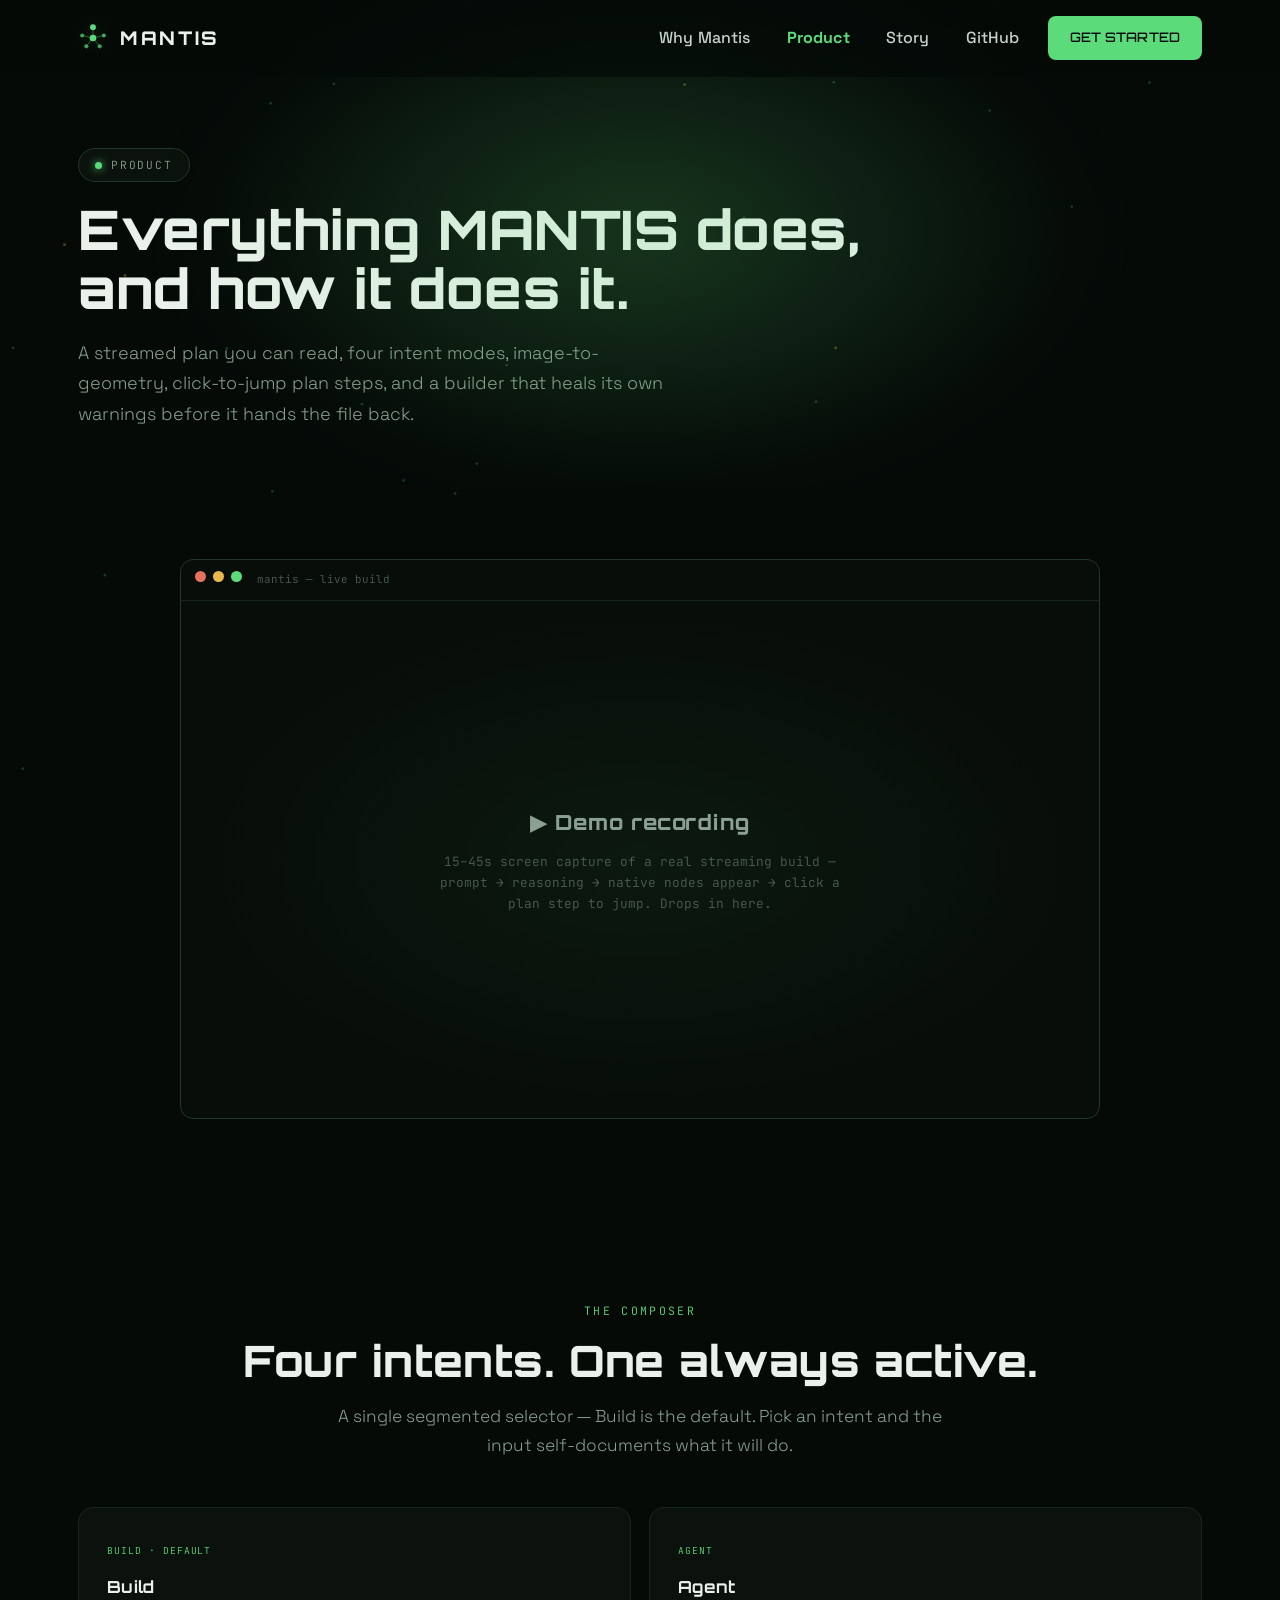
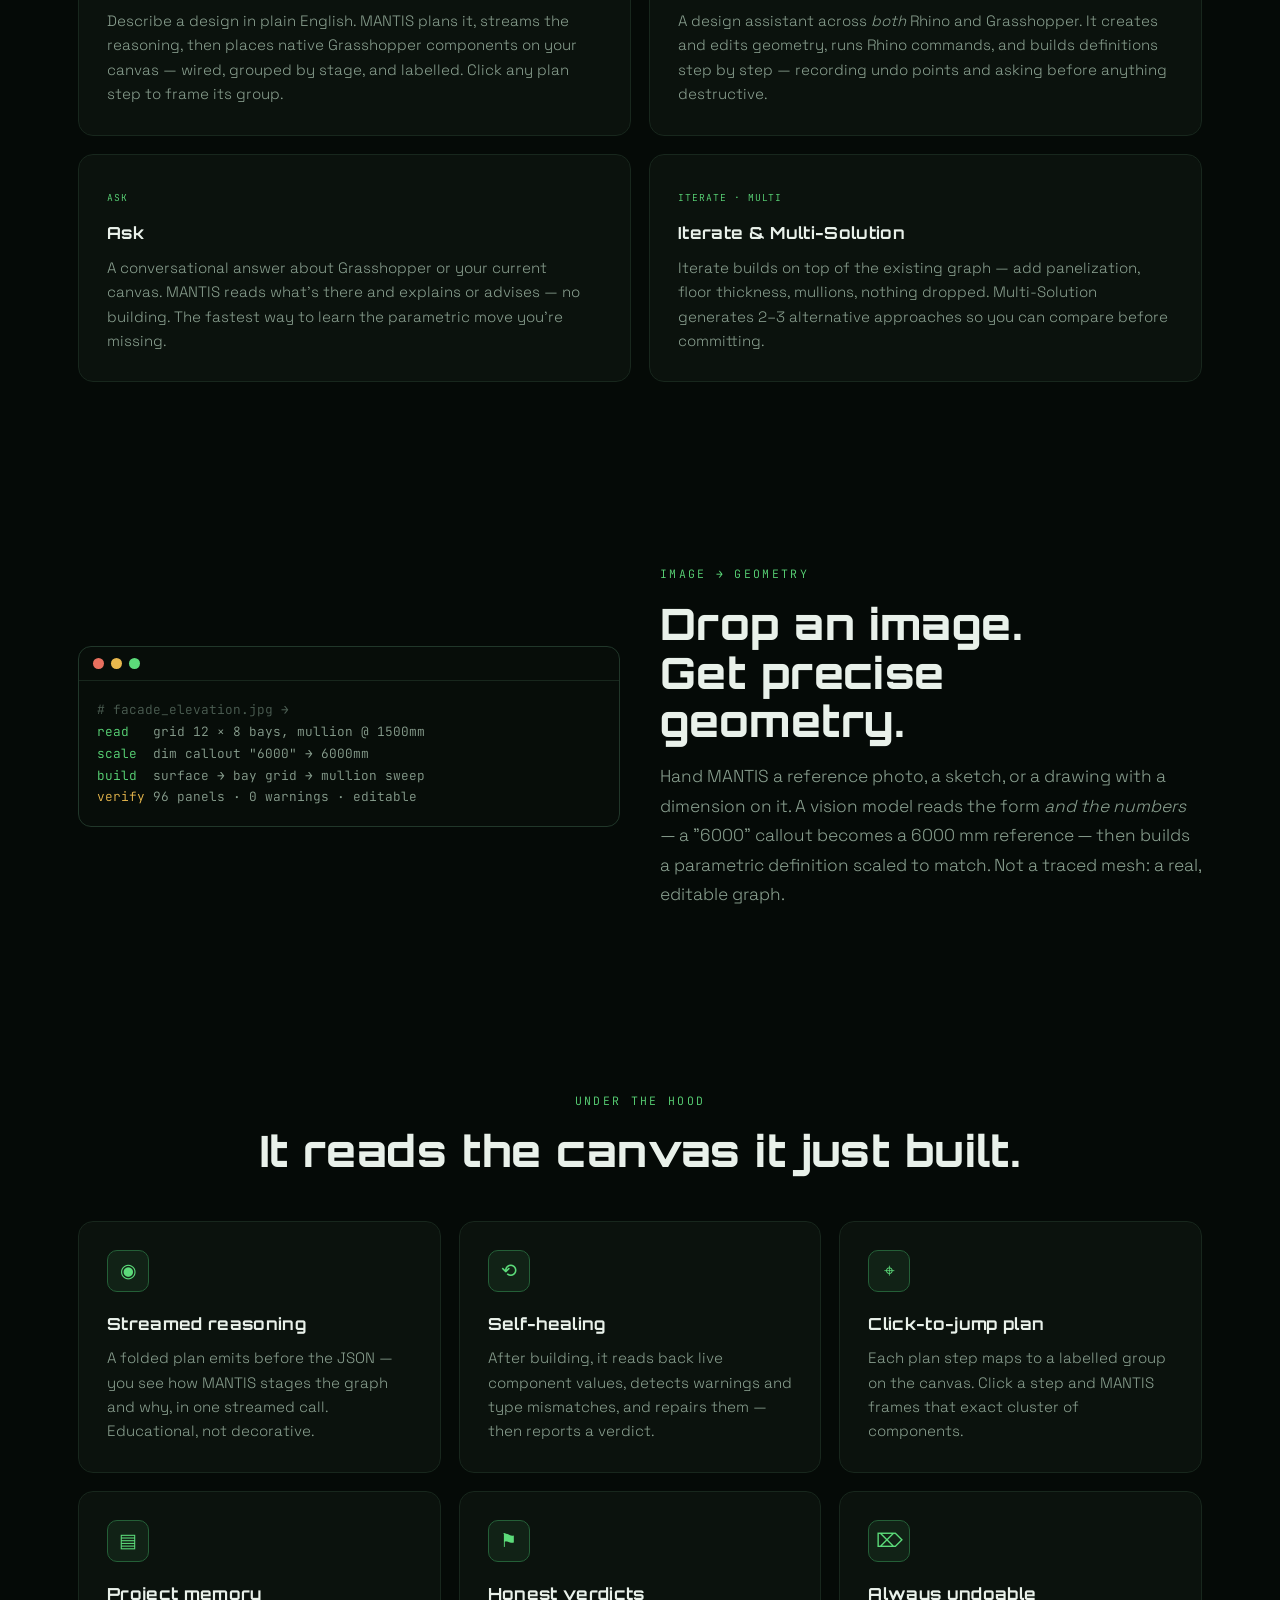
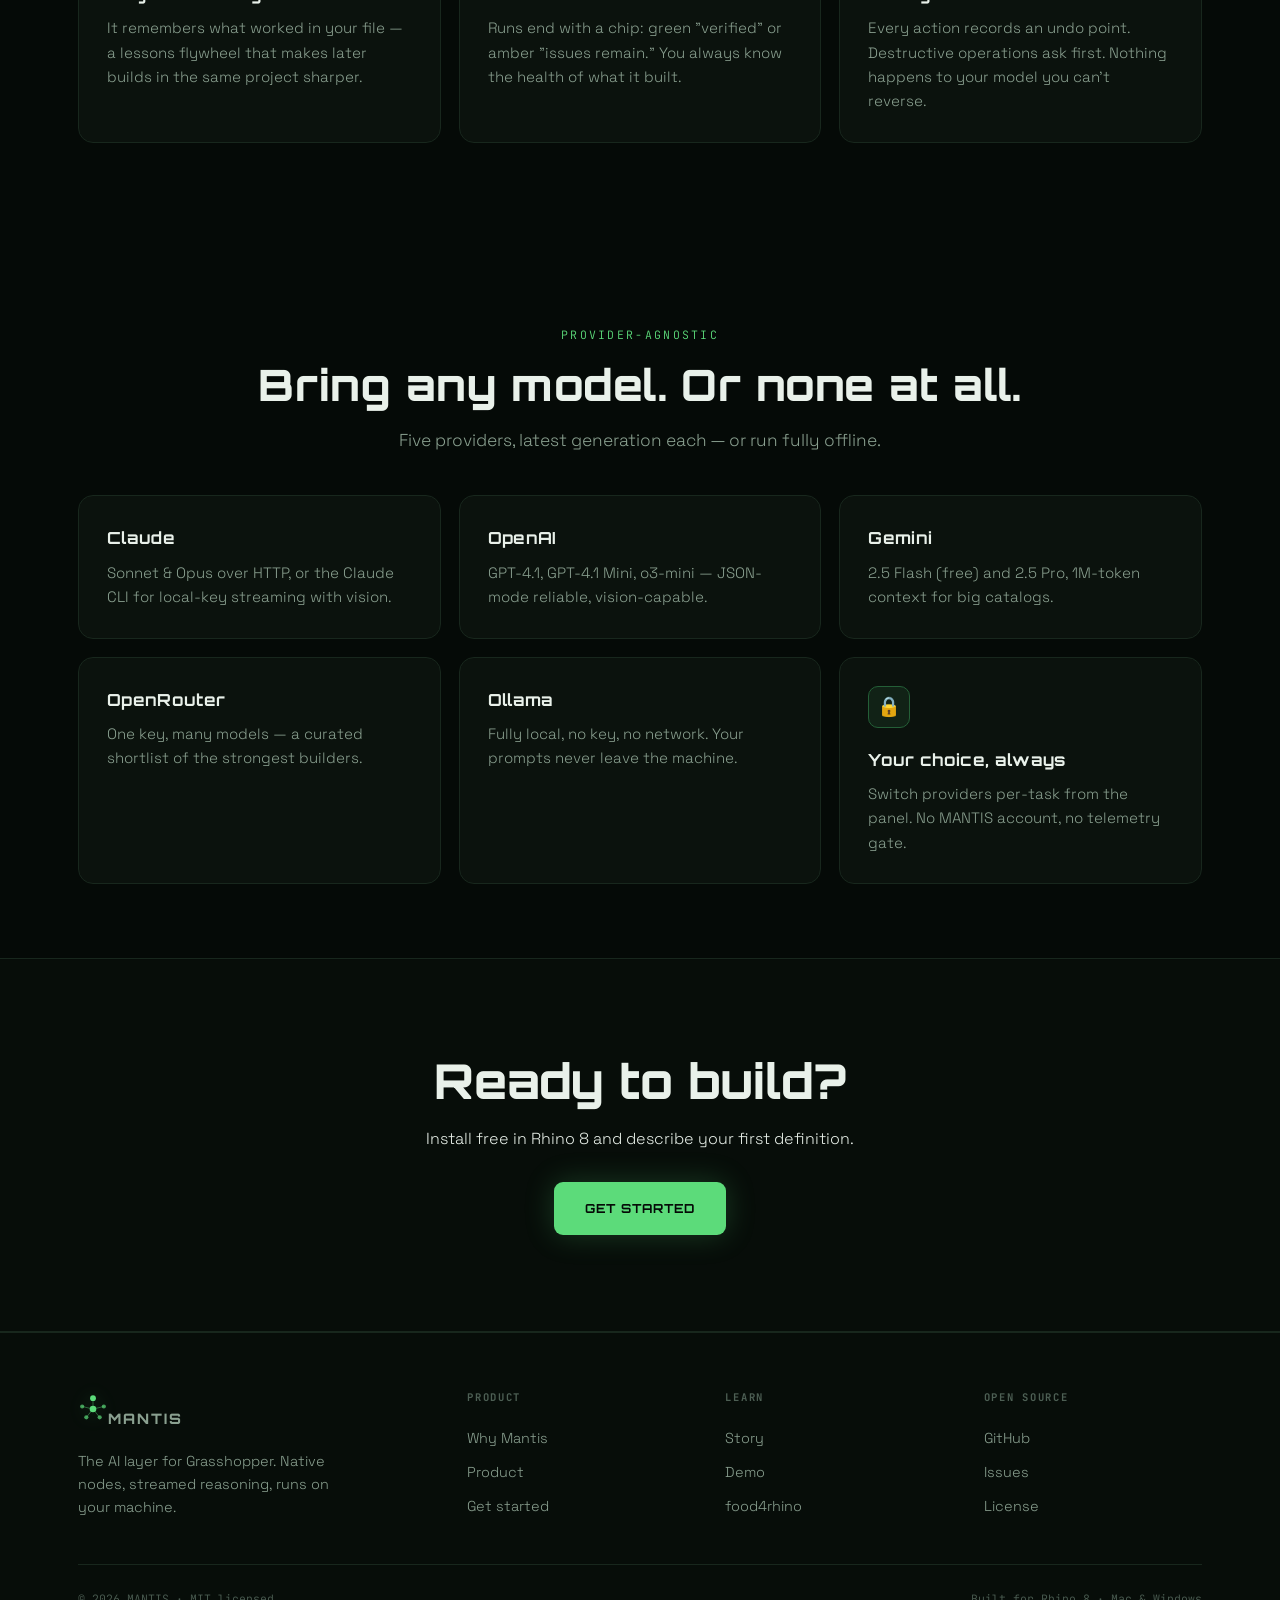
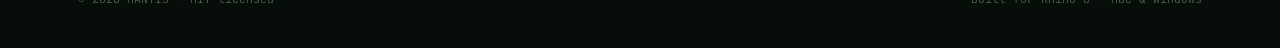
==== docs/product.html @ 197d77be "Publish 0.5.1 site: the Ambient Partner landing page goes live Bring the rebuilt multi-page site to " ====
<!DOCTYPE html>
<html lang="en">
<head>
<meta charset="UTF-8"/>
<meta name="viewport" content="width=device-width, initial-scale=1.0"/>
<title>MANTIS — Product: modes, image-to-geometry, self-healing</title>
<meta name="description" content="How MANTIS builds: streamed reasoning, four intent modes, image-to-geometry, click-to-jump plan steps, self-healing graphs, and provider-agnostic models."/>
<link rel="canonical" href="https://blang99.github.io/mantis/product.html"/>
<link rel="preconnect" href="https://fonts.googleapis.com"/>
<link rel="preconnect" href="https://fonts.gstatic.com" crossorigin/>
<link href="https://fonts.googleapis.com/css2?family=Orbitron:wght@700;800;900&family=Space+Grotesk:wght@300;400;500;700&family=JetBrains+Mono:wght@400;500&display=swap" rel="stylesheet"/>
<link rel="stylesheet" href="mantis.css"/>
</head>
<body>
<canvas id="field"></canvas>
<nav class="nav">
  <div class="nav-inner">
    <a class="brand" href="index.html"><svg class="mark" viewBox="0 0 36 36" fill="none" aria-hidden="true"><line x1="18" y1="5" x2="18" y2="18" stroke="#5CDB7A" stroke-width="1.2" opacity="0.4"/><line x1="5" y1="15" x2="18" y2="18" stroke="#5CDB7A" stroke-width="1.2" opacity="0.4"/><line x1="31" y1="15" x2="18" y2="18" stroke="#5CDB7A" stroke-width="1.2" opacity="0.4"/><line x1="10" y1="28" x2="18" y2="18" stroke="#5CDB7A" stroke-width="1.2" opacity="0.4"/><line x1="26" y1="28" x2="18" y2="18" stroke="#5CDB7A" stroke-width="1.2" opacity="0.4"/><circle cx="5" cy="15" r="2.5" fill="#5CDB7A" opacity="0.7"/><circle cx="31" cy="15" r="2.5" fill="#5CDB7A" opacity="0.7"/><circle cx="10" cy="28" r="2.5" fill="#5CDB7A" opacity="0.7"/><circle cx="26" cy="28" r="2.5" fill="#5CDB7A" opacity="0.7"/><circle cx="18" cy="5" r="3.5" fill="#5CDB7A"/><circle cx="18" cy="18" r="4" fill="#5CDB7A"/></svg>MANTIS</a>
    <button class="nav-burger" aria-label="Menu">☰</button>
    <div class="nav-links">
      <a href="why.html">Why Mantis</a>
      <a href="product.html" class="active">Product</a>
      <a href="story.html">Story</a>
      <a href="https://github.com/blang99/mantis" target="_blank" rel="noopener">GitHub</a>
      <a href="setup.html" class="nav-cta">Get started</a>
    </div>
  </div>
</nav>
<div class="page">

<header class="page-hero">
  <div class="hero-aurora"></div>
  <div class="wrap">
    <span class="eyebrow"><span class="dot"></span>Product</span>
    <h1>Everything MANTIS does,<br/>and how it does it.</h1>
    <p class="lead">A streamed plan you can read, four intent modes, image-to-geometry, click-to-jump plan steps, and a builder that heals its own warnings before it hands the file back.</p>
  </div>
</header>

<!-- ═══ DEMO PLACEHOLDER ═══ -->
<section class="section tight" id="demo">
  <div class="wrap">
    <div class="codeframe reveal" style="max-width:920px;margin:0 auto">
      <div class="cf-bar"><span class="term-dot r"></span><span class="term-dot y"></span><span class="term-dot g"></span><span class="term-title" style="margin-left:8px;font-family:var(--font-mono);font-size:.68rem;color:var(--dim)">mantis — live build</span></div>
      <div style="aspect-ratio:16/9;display:grid;place-items:center;background:radial-gradient(ellipse at center,rgba(92,219,122,.06),transparent 70%);text-align:center;padding:40px">
        <div>
          <div style="font-family:var(--font-display);font-weight:800;font-size:1.3rem;color:var(--mut);letter-spacing:.04em">▶ Demo recording</div>
          <p style="color:var(--dim);font-family:var(--font-mono);font-size:.8rem;margin-top:12px;max-width:420px">15–45s screen capture of a real streaming build — prompt → reasoning → native nodes appear → click a plan step to jump. Drops in here.</p>
        </div>
      </div>
    </div>
  </div>
</section>

<!-- ═══ FOUR MODES (deep) ═══ -->
<section class="section">
  <div class="wrap">
    <div class="center" style="margin-bottom:46px">
      <div class="kicker reveal">The composer</div>
      <h2 class="reveal">Four intents. One always active.</h2>
      <p class="lead reveal">A single segmented selector — Build is the default. Pick an intent and the input self-documents what it will do.</p>
    </div>
    <div class="grid cols-2">
      <div class="card reveal"><span class="tag">Build · default</span><h3>Build</h3><p>Describe a design in plain English. MANTIS plans it, streams the reasoning, then places native Grasshopper components on your canvas — wired, grouped by stage, and labelled. Click any plan step to frame its group.</p></div>
      <div class="card reveal"><span class="tag">Agent</span><h3>Agent</h3><p>A design assistant across <em>both</em> Rhino and Grasshopper. It creates and edits geometry, runs Rhino commands, and builds definitions step by step — recording undo points and asking before anything destructive.</p></div>
      <div class="card reveal"><span class="tag">Ask</span><h3>Ask</h3><p>A conversational answer about Grasshopper or your current canvas. MANTIS reads what's there and explains or advises — no building. The fastest way to learn the parametric move you're missing.</p></div>
      <div class="card reveal"><span class="tag">Iterate · Multi</span><h3>Iterate &amp; Multi-Solution</h3><p>Iterate builds on top of the existing graph — add panelization, floor thickness, mullions, nothing dropped. Multi-Solution generates 2–3 alternative approaches so you can compare before committing.</p></div>
    </div>
  </div>
</section>

<!-- ═══ IMAGE TO GEOMETRY ═══ -->
<section class="section tight">
  <div class="wrap">
    <div class="split rev">
      <div>
        <div class="kicker reveal">Image → geometry</div>
        <h2 class="reveal">Drop an image.<br/>Get precise geometry.</h2>
        <p class="lead reveal">Hand MANTIS a reference photo, a sketch, or a drawing with a dimension on it. A vision model reads the form <em>and the numbers</em> — a "6000" callout becomes a 6000&nbsp;mm reference — then builds a parametric definition scaled to match. Not a traced mesh: a real, editable graph.</p>
      </div>
      <div class="codeframe reveal">
        <div class="cf-bar"><span class="term-dot r"></span><span class="term-dot y"></span><span class="term-dot g"></span></div>
        <pre><span class="c"># facade_elevation.jpg →</span>
<span class="g">read</span>   grid 12 × 8 bays, mullion @ 1500mm
<span class="g">scale</span>  dim callout "6000" → 6000mm
<span class="g">build</span>  surface → bay grid → mullion sweep
<span class="a">verify</span> 96 panels · 0 warnings · editable</pre>
      </div>
    </div>
  </div>
</section>

<!-- ═══ THE INTELLIGENCE ═══ -->
<section class="section">
  <div class="wrap">
    <div class="center" style="margin-bottom:46px">
      <div class="kicker reveal">Under the hood</div>
      <h2 class="reveal">It reads the canvas it just built.</h2>
    </div>
    <div class="grid cols-3">
      <div class="card reveal"><div class="ic">◉</div><h3>Streamed reasoning</h3><p>A folded plan emits before the JSON — you see how MANTIS stages the graph and why, in one streamed call. Educational, not decorative.</p></div>
      <div class="card reveal"><div class="ic">⟲</div><h3>Self-healing</h3><p>After building, it reads back live component values, detects warnings and type mismatches, and repairs them — then reports a verdict.</p></div>
      <div class="card reveal"><div class="ic">⌖</div><h3>Click-to-jump plan</h3><p>Each plan step maps to a labelled group on the canvas. Click a step and MANTIS frames that exact cluster of components.</p></div>
      <div class="card reveal"><div class="ic">▤</div><h3>Project memory</h3><p>It remembers what worked in your file — a lessons flywheel that makes later builds in the same project sharper.</p></div>
      <div class="card reveal"><div class="ic">⚑</div><h3>Honest verdicts</h3><p>Runs end with a chip: green "verified" or amber "issues remain." You always know the health of what it built.</p></div>
      <div class="card reveal"><div class="ic">⌦</div><h3>Always undoable</h3><p>Every action records an undo point. Destructive operations ask first. Nothing happens to your model you can't reverse.</p></div>
    </div>
  </div>
</section>

<!-- ═══ PROVIDERS ═══ -->
<section class="section tight">
  <div class="wrap">
    <div class="center" style="margin-bottom:40px">
      <div class="kicker reveal">Provider-agnostic</div>
      <h2 class="reveal">Bring any model. Or none at all.</h2>
      <p class="lead reveal">Five providers, latest generation each — or run fully offline.</p>
    </div>
    <div class="grid cols-3">
      <div class="card reveal"><h3>Claude</h3><p>Sonnet &amp; Opus over HTTP, or the Claude CLI for local-key streaming with vision.</p></div>
      <div class="card reveal"><h3>OpenAI</h3><p>GPT-4.1, GPT-4.1 Mini, o3-mini — JSON-mode reliable, vision-capable.</p></div>
      <div class="card reveal"><h3>Gemini</h3><p>2.5 Flash (free) and 2.5 Pro, 1M-token context for big catalogs.</p></div>
      <div class="card reveal"><h3>OpenRouter</h3><p>One key, many models — a curated shortlist of the strongest builders.</p></div>
      <div class="card reveal"><h3>Ollama</h3><p>Fully local, no key, no network. Your prompts never leave the machine.</p></div>
      <div class="card reveal"><div class="ic">🔒</div><h3>Your choice, always</h3><p>Switch providers per-task from the panel. No MANTIS account, no telemetry gate.</p></div>
    </div>
  </div>
</section>

<section class="band">
  <div class="wrap">
    <h2 class="reveal">Ready to build?</h2>
    <p class="lead reveal">Install free in Rhino 8 and describe your first definition.</p>
    <div class="reveal"><a class="btn btn-p" href="setup.html">Get started</a></div>
  </div>
</section>

<footer class="footer">
  <div class="wrap">
    <div class="footer-grid">
      <div class="fbrand"><a class="brand" href="index.html"><svg class="mark" viewBox="0 0 36 36" fill="none" aria-hidden="true"><line x1="18" y1="5" x2="18" y2="18" stroke="#5CDB7A" stroke-width="1.2" opacity="0.4"/><line x1="5" y1="15" x2="18" y2="18" stroke="#5CDB7A" stroke-width="1.2" opacity="0.4"/><line x1="31" y1="15" x2="18" y2="18" stroke="#5CDB7A" stroke-width="1.2" opacity="0.4"/><line x1="10" y1="28" x2="18" y2="18" stroke="#5CDB7A" stroke-width="1.2" opacity="0.4"/><line x1="26" y1="28" x2="18" y2="18" stroke="#5CDB7A" stroke-width="1.2" opacity="0.4"/><circle cx="5" cy="15" r="2.5" fill="#5CDB7A" opacity="0.7"/><circle cx="31" cy="15" r="2.5" fill="#5CDB7A" opacity="0.7"/><circle cx="10" cy="28" r="2.5" fill="#5CDB7A" opacity="0.7"/><circle cx="26" cy="28" r="2.5" fill="#5CDB7A" opacity="0.7"/><circle cx="18" cy="5" r="3.5" fill="#5CDB7A"/><circle cx="18" cy="18" r="4" fill="#5CDB7A"/></svg>MANTIS</a><p>The AI layer for Grasshopper. Native nodes, streamed reasoning, runs on your machine.</p></div>
      <div><h4>Product</h4><a href="why.html">Why Mantis</a><a href="product.html">Product</a><a href="setup.html">Get started</a></div>
      <div><h4>Learn</h4><a href="story.html">Story</a><a href="product.html#demo">Demo</a><a href="https://www.food4rhino.com/" target="_blank" rel="noopener">food4rhino</a></div>
      <div><h4>Open source</h4><a href="https://github.com/blang99/mantis" target="_blank" rel="noopener">GitHub</a><a href="https://github.com/blang99/mantis/issues" target="_blank" rel="noopener">Issues</a><a href="https://github.com/blang99/mantis/blob/main/LICENSE" target="_blank" rel="noopener">License</a></div>
    </div>
    <div class="footer-bottom"><span>© 2026 MANTIS · MIT licensed</span><span>Built for Rhino 8 · Mac &amp; Windows</span></div>
  </div>
</footer>
</div>
<script src="mantis-site.js"></script>
</body>
</html>
---- docs/mantis.css ----
/* ============================================================
   MANTIS — site design system
   Mantis green identity · Tenon-grade craft & structure.
   Shared across index / why / product / story / setup.
   ============================================================ */

:root{
    /* surfaces — near-black with the faintest green undertone */
    --bg:       #050a07;
    --bg-2:     #070d09;
    --panel:    #0b120d;
    --panel-2:  #0f1812;
    --elevated: #14201a;
    --line:     #18271d;
    --line-2:   #21372a;

    /* ink */
    --ink:   #e9f1ea;
    --mut:   #8aa090;
    --dim:   #4d5f54;
    --faint: #344038;

    /* mantis green — the one brand accent */
    --green:    #5CDB7A;
    --green-br: #7AE99A;
    --green-d:  #3a9b55;
    --green-dd: #245f37;
    --glow:     rgba(92,219,122,.22);
    --glow-str: rgba(92,219,122,.42);

    /* secondary semantic accents (sparingly) */
    --amber: #e8b84d;   /* verify / proof / caution */
    --wire:  #5ED6DC;   /* data / wires */
    --good:  #5CDB7A;
    --bad:   #e8705f;

    --font-display: 'Orbitron', sans-serif;
    --font-body:    'Space Grotesk', sans-serif;
    --font-mono:    'JetBrains Mono', monospace;
    --ease: cubic-bezier(0.16,1,0.3,1);

    --wrap: 1180px;
}

*{margin:0;padding:0;box-sizing:border-box}
html{scroll-behavior:smooth;overflow-x:hidden}
body{
    background:var(--bg);color:var(--ink);font-family:var(--font-body);
    font-weight:300;line-height:1.65;-webkit-font-smoothing:antialiased;
    overflow-x:hidden;max-width:100vw;
}
::selection{background:var(--green);color:var(--bg)}
a{color:inherit;text-decoration:none}
img{max-width:100%}
.wrap{max-width:var(--wrap);margin:0 auto;padding:0 28px}

/* ── node-field background canvas (fixed, behind everything) ── */
#field{position:fixed;inset:0;width:100%;height:100%;z-index:0;pointer-events:none;opacity:.55}
.page{position:relative;z-index:1}

/* ============================================================
   PRELOADER — mouse-reactive wire field → MANTIS bleeds in → sweep
   ============================================================ */
#intro{position:fixed;inset:0;z-index:9999;background:var(--bg);
    display:flex;align-items:center;justify-content:center;overflow:hidden;
    clip-path:inset(0 0 0 0);-webkit-clip-path:inset(0 0 0 0)}
#intro-canvas{position:absolute;inset:0;width:100%;height:100%;opacity:.4}
/* vignette — pulls focus to the centre, quietens the field into atmosphere */
#intro::after{content:"";position:absolute;inset:0;z-index:1;pointer-events:none;
    background:radial-gradient(ellipse 70% 60% at 50% 48%,transparent 30%,rgba(5,10,7,.55) 100%)}
.intro-center{position:relative;z-index:2;text-align:center;display:flex;flex-direction:column;align-items:center}

/* ═══ "THE GRAPH SOLVES" — instrument calibrates, then computes the mark ═══
   Expo easing throughout (no spring/bounce). Atmosphere → ignition → plotting →
   focus-snap → typographic resolve. Tuned slow & deliberate. */
.intro-build-stage{position:relative;display:grid;place-items:center;margin-bottom:34px;isolation:isolate}
/* atmospheric breathing glow behind the mark */
.intro-glow{position:absolute;left:50%;top:50%;width:300px;height:300px;border-radius:50%;z-index:0;
    transform:translate(-50%,-50%);pointer-events:none;filter:blur(24px);
    background:radial-gradient(circle,var(--glow) 0%,transparent 60%);animation:breathe 5s ease-in-out infinite}
@keyframes breathe{0%,100%{opacity:.45;transform:translate(-50%,-50%) scale(.92)}
    50%{opacity:.8;transform:translate(-50%,-50%) scale(1.05)}}
/* lock-in bloom flash */
.intro-bloom{position:absolute;left:50%;top:50%;width:220px;height:220px;border-radius:50%;z-index:0;
    transform:translate(-50%,-50%) scale(.2);pointer-events:none;opacity:0;
    background:radial-gradient(circle,var(--green-br) 0%,var(--glow) 30%,transparent 65%);
    animation:bloom 1.5s var(--ease) 3.7s forwards}
@keyframes bloom{0%{opacity:0;transform:translate(-50%,-50%) scale(.2)}
    32%{opacity:.7}100%{opacity:0;transform:translate(-50%,-50%) scale(2.2)}}

.intro-build{position:relative;z-index:1;width:138px;height:138px;overflow:visible;
    filter:drop-shadow(0 0 18px var(--glow-str)) blur(4px);
    animation:focusSnap 1.3s var(--ease) 3.7s forwards}
/* the whole mark resolves from soft to razor-sharp at lock-in (depth-of-field) */
@keyframes focusSnap{0%{filter:drop-shadow(0 0 18px var(--glow-str)) blur(4px)}
    100%{filter:drop-shadow(0 0 26px var(--glow-str)) blur(0)}}

/* calibration ring — acquires focus, rotates, contracts away at lock-in */
.intro-build .cal-ring{fill:none;stroke:var(--green-d);stroke-width:.5;opacity:0;
    stroke-dasharray:4 6;transform-box:fill-box;transform-origin:center;
    animation:ringDraw 1.2s var(--ease) .15s forwards,ringSpin 18s linear 1.2s infinite,ringGo .9s var(--ease) 3.7s forwards}
@keyframes ringDraw{0%{opacity:0;stroke-dashoffset:60}100%{opacity:.5;stroke-dashoffset:0}}
@keyframes ringSpin{to{transform:rotate(360deg)}}
@keyframes ringGo{to{opacity:0;transform:scale(.78)}}

/* seed (centre) — ignites with a smooth bloom, no spring */
.intro-build .bc{fill:var(--green-br);opacity:0;animation:ignite .8s var(--ease) .9s forwards}
@keyframes ignite{0%{opacity:0;r:0}55%{opacity:1;r:5px}100%{opacity:1;r:4px}}

/* traces — a light beam plots outward from the centre toward each coordinate */
.intro-build .ln{stroke:var(--green);stroke-width:1.1;stroke-linecap:round;
    stroke-dasharray:14;stroke-dashoffset:14;opacity:.55}
.intro-build .l1{animation:plot .62s var(--ease) 1.30s forwards}
.intro-build .l2{animation:plot .62s var(--ease) 1.66s forwards}
.intro-build .l3{animation:plot .62s var(--ease) 2.02s forwards}
.intro-build .l4{animation:plot .62s var(--ease) 2.38s forwards}
.intro-build .l5{animation:plot .62s var(--ease) 2.74s forwards}
@keyframes plot{to{stroke-dashoffset:0}}

/* nodes resolve at each beam's tip (r overshoots slightly, no bounce easing) */
.intro-build .bn{fill:var(--green);opacity:0}
.intro-build .s1{animation:res35 .55s var(--ease) 1.72s forwards}
.intro-build .s2{animation:res25 .55s var(--ease) 2.08s forwards}
.intro-build .s3{animation:res25 .55s var(--ease) 2.44s forwards}
.intro-build .s4{animation:res25 .55s var(--ease) 2.80s forwards}
.intro-build .s5{animation:res25 .55s var(--ease) 3.16s forwards}
@keyframes res35{0%{opacity:0;r:0}65%{opacity:1;r:4.4px}100%{opacity:1;r:3.5px}}
@keyframes res25{0%{opacity:0;r:0}65%{opacity:1;r:3.2px}100%{opacity:.9;r:2.5px}}

/* ring-ping — a thin confirmation ring expands and fades as each node locks */
.intro-build .ping{fill:none;stroke:var(--green-br);stroke-width:1;opacity:0}
.intro-build .p1{animation:ping .85s ease 1.72s forwards}
.intro-build .p2{animation:ping .85s ease 2.08s forwards}
.intro-build .p3{animation:ping .85s ease 2.44s forwards}
.intro-build .p4{animation:ping .85s ease 2.80s forwards}
.intro-build .p5{animation:ping .85s ease 3.16s forwards}
@keyframes ping{0%{opacity:.6;r:2px;stroke-width:1.1}100%{opacity:0;r:9px;stroke-width:.2}}

/* STAGE 2 — MANTIS resolves: tracking tightens, blur clears, a scan underline draws */
#intro-logo{position:relative;font-family:var(--font-display);font-weight:900;
    font-size:clamp(2.4rem,7vw,4.6rem);color:var(--ink);
    opacity:0;filter:blur(14px);letter-spacing:.55em;
    animation:wordIn 1.5s var(--ease) 4.5s forwards}
@keyframes wordIn{0%{opacity:0;filter:blur(14px);letter-spacing:.55em}
    100%{opacity:1;filter:blur(0);letter-spacing:.16em}}
#intro-logo .x{color:var(--green);text-shadow:0 0 40px var(--glow-str)}
#intro-logo::after{content:"";position:absolute;left:0;right:100%;bottom:-12px;height:1px;
    background:linear-gradient(90deg,transparent,var(--green),transparent);
    box-shadow:0 0 10px var(--glow-str);opacity:0;animation:scanLine 1.2s var(--ease) 5.2s forwards}
@keyframes scanLine{0%{right:100%;opacity:0}30%{opacity:1}100%{right:0;opacity:.0}}

/* STAGE 3 — subtitle */
.intro-tag{font-family:var(--font-mono);font-size:.66rem;letter-spacing:.34em;text-transform:uppercase;
    color:var(--mut);margin-top:22px;opacity:0;animation:tagIn 1.2s var(--ease) 5.7s forwards}
@keyframes tagIn{0%{opacity:0;letter-spacing:.5em}100%{opacity:.85;letter-spacing:.34em}}

.intro-bar{position:absolute;left:50%;bottom:13%;transform:translateX(-50%);width:min(360px,62vw);
    transition:opacity .6s}
.intro-bar.fade{opacity:0}
.intro-bar-track{height:1px;background:var(--line-2);position:relative;overflow:hidden}
#intro-bar-fill{position:absolute;left:0;top:0;height:100%;width:0;
    background:linear-gradient(90deg,var(--green-d),var(--green));box-shadow:0 0 12px var(--glow-str)}
.intro-bar-label{display:flex;justify-content:space-between;margin-top:10px;
    font-family:var(--font-mono);font-size:.62rem;letter-spacing:.22em;text-transform:uppercase;color:var(--dim)}
.intro-bar-label i{color:var(--green);font-style:normal}

/* ── construction sweep: a glowing draft line sweeps down, "building" the page
      in beneath it as the intro clips away and the logo lifts off ── */
.sweep-line{position:absolute;left:0;right:0;top:0;height:2px;z-index:6;opacity:0;
    background:linear-gradient(90deg,transparent,var(--green) 30%,var(--green-br) 70%,transparent);
    box-shadow:0 0 26px 3px var(--glow-str),0 0 64px 9px var(--glow)}
#intro.sweep{clip-path:inset(100% 0 0 0);-webkit-clip-path:inset(100% 0 0 0);pointer-events:none;
    transition:clip-path 2s cubic-bezier(.76,0,.24,1),-webkit-clip-path 2s cubic-bezier(.76,0,.24,1)}
#intro.sweep .sweep-line{top:100%;opacity:1;transition:top 2s cubic-bezier(.76,0,.24,1),opacity .4s ease}
#intro.sweep #intro-logo,#intro.sweep .intro-build{transform:translateY(-70px);opacity:0;
    transition:transform 1.05s cubic-bezier(.6,0,.2,1),opacity .85s ease}
#intro.sweep .intro-tag,#intro.sweep .intro-bar{opacity:0;transition:opacity .4s ease}

/* ============================================================
   NAV
   ============================================================ */
.nav{position:fixed;top:0;left:0;right:0;z-index:60;
    backdrop-filter:blur(14px);background:rgba(5,10,7,.72);
    border-bottom:1px solid transparent;transition:border-color .3s,background .3s}
.nav.scrolled{border-bottom-color:var(--line);background:rgba(5,10,7,.9)}
.nav-inner{max-width:var(--wrap);margin:0 auto;padding:16px 28px;
    display:flex;align-items:center;justify-content:space-between;gap:24px}
.brand{display:flex;align-items:center;gap:12px;font-family:var(--font-display);font-weight:800;
    font-size:1.18rem;letter-spacing:.14em}
.brand .mark{width:30px;height:30px;flex-shrink:0;filter:drop-shadow(0 0 8px var(--glow))}
.nav-links{display:flex;align-items:center;gap:4px}
.nav-links a{font-family:var(--font-body);font-weight:500;font-size:1rem;letter-spacing:.01em;
    color:#c4d2c9;padding:9px 16px;border-radius:8px;transition:color .2s,background .2s}
.nav-links a:hover{color:var(--ink);background:var(--panel)}
.nav-links a.active{color:var(--green);font-weight:700}
.nav-cta{font-family:var(--font-display)!important;font-weight:700;font-size:.82rem!important;
    letter-spacing:.07em;text-transform:uppercase;background:var(--green);color:var(--bg)!important;
    padding:11px 22px!important;border-radius:8px;margin-left:8px}
.nav-cta:hover{background:var(--green-br)!important}
.nav-burger{display:none;background:none;border:none;color:var(--ink);cursor:pointer;font-size:1.4rem}
@media(max-width:820px){
    .nav-links{position:fixed;inset:56px 0 auto 0;flex-direction:column;align-items:stretch;
        background:var(--bg-2);border-bottom:1px solid var(--line);padding:14px 20px;gap:4px;
        transform:translateY(-130%);transition:transform .4s var(--ease)}
    .nav-links.open{transform:none}
    .nav-burger{display:block}
}

/* ============================================================
   BUTTONS / SHARED ATOMS
   ============================================================ */
.btn{display:inline-flex;align-items:center;gap:9px;font-family:var(--font-display);font-weight:700;
    font-size:.78rem;letter-spacing:.07em;text-transform:uppercase;padding:15px 30px;border-radius:9px;
    cursor:pointer;border:1px solid transparent;transition:transform .3s var(--ease),background .3s,border-color .3s}
.btn svg{transition:transform .3s var(--ease)}
.btn:hover{transform:translateY(-3px)}
.btn:hover svg{transform:translateX(3px)}
.btn-p{background:var(--green);color:var(--bg);box-shadow:0 0 30px var(--glow)}
.btn-p:hover{background:var(--green-br);box-shadow:0 12px 50px var(--glow-str)}
.btn-s{background:transparent;color:var(--ink);border-color:var(--line-2)}
.btn-s:hover{border-color:var(--green-d)}
.cta-row{display:flex;gap:14px;flex-wrap:wrap}

.eyebrow{display:inline-flex;align-items:center;gap:9px;font-family:var(--font-mono);font-size:.7rem;
    letter-spacing:.16em;text-transform:uppercase;color:var(--mut);
    background:var(--panel);border:1px solid var(--line-2);border-radius:30px;padding:7px 16px}
.eyebrow .dot{width:7px;height:7px;border-radius:50%;background:var(--green);
    box-shadow:0 0 9px var(--green);animation:dot 2s ease-in-out infinite}
@keyframes dot{0%,100%{opacity:1;transform:scale(1)}50%{opacity:.4;transform:scale(.65)}}

.section{padding:108px 0;position:relative}
.section.tight{padding:74px 0}
.kicker{font-family:var(--font-mono);font-size:.72rem;letter-spacing:.2em;text-transform:uppercase;
    color:var(--green);margin-bottom:16px}
.section h2{font-family:var(--font-display);font-weight:800;font-size:clamp(1.7rem,3.6vw,2.7rem);
    line-height:1.12;letter-spacing:.01em}
.section .lead{color:var(--mut);font-size:1.08rem;max-width:620px;margin-top:18px;line-height:1.7}
.center{text-align:center}
.center .lead{margin-left:auto;margin-right:auto}

/* reveal-on-scroll */
.reveal{opacity:0;transform:translateY(26px);transition:opacity .8s var(--ease),transform .8s var(--ease)}
.reveal.in{opacity:1;transform:none}

/* ============================================================
   HERO
   ============================================================ */
.hero{position:relative;padding:148px 0 96px;overflow:hidden}
.hero-aurora{position:absolute;top:-10%;left:50%;transform:translateX(-50%);width:1000px;height:560px;
    background:radial-gradient(ellipse at center,var(--glow),transparent 65%);filter:blur(40px);
    pointer-events:none;z-index:0}
.hero-grid{display:grid;grid-template-columns:1.05fr .95fr;gap:54px;align-items:center;position:relative;z-index:2}
.hero-grid>*{min-width:0}
.hero h1{font-family:var(--font-display);font-weight:900;font-size:clamp(1.85rem,7vw,4.2rem);
    line-height:1.04;letter-spacing:.01em;text-transform:uppercase;margin:24px 0 0;
    overflow-wrap:break-word}
.hero h1 .line{display:block;opacity:0;transform:translateY(14px);
    animation:lineIn .7s var(--ease) forwards}
.hero h1 .line-1{animation-delay:.15s}
.hero h1 .line-2{animation-delay:.32s}
.hero h1 .line-2 .x{color:var(--green);text-shadow:0 0 44px var(--glow-str)}
@keyframes lineIn{to{opacity:1;transform:none}}
.hero-sub{color:var(--mut);font-size:1.14rem;line-height:1.72;max-width:540px;margin:26px 0 32px}
@media(max-width:880px){.hero-grid{grid-template-columns:1fr;gap:40px}.hero{padding:128px 0 72px}}

/* interactive prompt bar */
.prompt-bar{margin-top:30px;background:var(--panel);border:1px solid var(--line-2);border-radius:13px;padding:16px 18px}
.prompt-label{font-family:var(--font-mono);font-size:.64rem;letter-spacing:.16em;text-transform:uppercase;
    color:var(--dim);margin-bottom:11px}
.prompt-row{display:flex;gap:10px;background:var(--bg-2);border:1px solid var(--line-2);border-radius:9px;
    padding:6px 6px 6px 14px;transition:border-color .25s}
.prompt-row:focus-within{border-color:var(--green-d)}
#hero-prompt{flex:1;background:none;border:none;outline:none;color:var(--ink);font-family:var(--font-mono);
    font-size:.86rem}
#hero-prompt::placeholder{color:var(--dim)}
#hero-prompt-btn{font-family:var(--font-display);font-weight:700;font-size:.7rem;letter-spacing:.06em;
    text-transform:uppercase;background:var(--green);color:var(--bg);border:none;border-radius:7px;
    padding:9px 18px;cursor:pointer;transition:background .2s}
#hero-prompt-btn:hover{background:var(--green-br)}
#hero-prompt-out{margin-top:0;max-height:0;overflow:hidden;transition:max-height .5s var(--ease)}
#hero-prompt-out.open{max-height:320px;margin-top:13px}
.po-step{display:flex;gap:10px;align-items:flex-start;font-family:var(--font-mono);font-size:.74rem;
    color:var(--mut);padding:4px 0;opacity:0;transform:translateX(-6px);
    animation:poIn .4s var(--ease) forwards}
.po-step .ic{color:var(--green);flex:0 0 auto}
.po-step.verdict{color:var(--green);font-weight:500;margin-top:6px;padding-top:9px;border-top:1px solid var(--line)}
@keyframes poIn{to{opacity:1;transform:none}}

/* ── 3D orbit hero — CAD-instrument panel ── */
.hero-3d-wrap{position:relative}
.hero-3d-wrap::before{content:"";position:absolute;inset:-1px;border-radius:17px;padding:1px;
    background:linear-gradient(150deg,var(--green-dd),transparent 40%,transparent 60%,rgba(92,219,122,.18));
    -webkit-mask:linear-gradient(#000 0 0) content-box,linear-gradient(#000 0 0);
    -webkit-mask-composite:xor;mask-composite:exclude;pointer-events:none}
#hero-3d{position:relative;border:1px solid var(--line-2);border-radius:16px;overflow:hidden;
    background:radial-gradient(120% 75% at 50% 0%,rgba(92,219,122,.06),transparent 58%),
        linear-gradient(180deg,var(--panel),var(--bg-2));
    box-shadow:0 36px 100px rgba(0,0,0,.6),inset 0 1px 0 rgba(255,255,255,.035)}

/* title bar */
.hero-3d-bar{display:flex;align-items:center;gap:11px;padding:13px 17px;border-bottom:1px solid var(--line);
    font-family:var(--font-mono);font-size:.74rem;color:var(--mut);
    background:linear-gradient(180deg,rgba(255,255,255,.025),transparent)}
.term-dots{display:flex;gap:7px}
.term-dot{width:11px;height:11px;border-radius:50%;display:inline-block}
.term-dot.r{background:#e8705f}.term-dot.y{background:var(--amber)}.term-dot.g{background:var(--green)}
.hero-3d-bar .term-title{margin-left:5px;letter-spacing:.04em;color:#b3c1b8}
.term-live{margin-left:auto;display:inline-flex;align-items:center;gap:7px;font-size:.6rem;
    letter-spacing:.22em;color:var(--green)}
.term-live .live-dot{width:6px;height:6px;border-radius:50%;background:var(--green);
    box-shadow:0 0 9px var(--green);animation:dot 2s ease-in-out infinite}

/* stage (isolates overlays from the slider rail — fixes the overlap) */
.hero-3d-stage{position:relative;overflow:hidden}
#hero-3d-canvas{display:block;width:100%;height:392px;cursor:grab}
#hero-3d-canvas:active{cursor:grabbing}
/* CAD corner ticks */
.corner{position:absolute;width:15px;height:15px;border:1px solid var(--green-d);opacity:.45;
    pointer-events:none}
.corner.tl{top:14px;left:14px;border-right:0;border-bottom:0}
.corner.tr{top:14px;right:14px;border-left:0;border-bottom:0}
.corner.bl{bottom:14px;left:14px;border-right:0;border-top:0}
.corner.br{bottom:14px;right:14px;border-left:0;border-top:0}
/* floating hint chip — blurred, legible, never overlaps the rail */
.hero-3d-hint{position:absolute;left:16px;bottom:16px;display:inline-flex;align-items:center;gap:7px;
    font-family:var(--font-mono);font-size:.62rem;letter-spacing:.08em;color:#9fb0a6;
    background:rgba(7,13,9,.72);backdrop-filter:blur(8px);-webkit-backdrop-filter:blur(8px);
    border:1px solid var(--line-2);border-radius:30px;padding:6px 13px;pointer-events:none}
.hero-3d-hint svg{width:13px;height:13px;color:var(--green);opacity:.9}
/* live coordinate readout */
.hero-3d-coord{position:absolute;right:16px;bottom:16px;font-family:var(--font-mono);font-size:.6rem;
    letter-spacing:.1em;color:var(--dim);pointer-events:none}
.hero-3d-coord b{color:var(--green-d);font-weight:500}

/* slider rail */
.hero-3d-sliders{display:flex;gap:22px;padding:17px 19px;border-top:1px solid var(--line);flex-wrap:wrap;
    background:linear-gradient(180deg,transparent,rgba(0,0,0,.18))}
.slider-cell{flex:1;min-width:92px}
.slider-head{display:flex;justify-content:space-between;align-items:baseline;margin-bottom:10px}
.slider-cell label{font-family:var(--font-mono);font-size:.58rem;letter-spacing:.16em;
    text-transform:uppercase;color:var(--dim)}
.slider-cell .sval{font-family:var(--font-mono);font-size:.7rem;font-weight:500;color:var(--green)}
.slider-cell input[type=range]{width:100%;-webkit-appearance:none;height:3px;border-radius:3px;outline:none;
    background:var(--line-2);cursor:pointer}
.slider-cell input[type=range]::-webkit-slider-thumb{-webkit-appearance:none;width:14px;height:14px;
    border-radius:50%;background:var(--green);box-shadow:0 0 0 3px rgba(92,219,122,.12),0 0 12px var(--glow-str);
    cursor:pointer;transition:box-shadow .2s}
.slider-cell input[type=range]::-webkit-slider-thumb:hover{box-shadow:0 0 0 5px rgba(92,219,122,.16),0 0 16px var(--glow-str)}
.slider-cell input[type=range]::-moz-range-thumb{width:14px;height:14px;border:none;border-radius:50%;
    background:var(--green);box-shadow:0 0 12px var(--glow-str);cursor:pointer}

/* ============================================================
   PROMPT TICKER
   ============================================================ */
.ticker-wrap{border-top:1px solid var(--line);border-bottom:1px solid var(--line);overflow:hidden;
    background:var(--bg-2);padding:14px 0;position:relative;z-index:1}
.ticker{display:flex;gap:36px;width:max-content;animation:scroll 38s linear infinite}
.ticker span{font-family:var(--font-mono);font-size:.82rem;color:var(--dim);white-space:nowrap;
    display:flex;align-items:center;gap:36px}
.ticker span::after{content:'·';color:var(--green-d)}
@keyframes scroll{to{transform:translateX(-50%)}}

/* ============================================================
   STATS
   ============================================================ */
.stats{display:grid;grid-template-columns:repeat(4,1fr);gap:16px}
.stat{background:var(--panel);border:1px solid var(--line);border-radius:13px;padding:26px 20px;text-align:center}
.stat .n{font-family:var(--font-display);font-weight:800;font-size:2.4rem;color:var(--green);
    text-shadow:0 0 28px var(--glow);line-height:1}
.stat .l{font-family:var(--font-mono);font-size:.64rem;letter-spacing:.13em;text-transform:uppercase;
    color:var(--dim);margin-top:10px}
@media(max-width:680px){.stats{grid-template-columns:repeat(2,1fr)}}

/* ============================================================
   CARD GRID (features / steps / modes)
   ============================================================ */
.grid{display:grid;gap:18px}
.grid.cols-3{grid-template-columns:repeat(3,1fr)}
.grid.cols-2{grid-template-columns:repeat(2,1fr)}
.grid.cols-4{grid-template-columns:repeat(4,1fr)}
@media(max-width:880px){.grid.cols-3,.grid.cols-4{grid-template-columns:repeat(2,1fr)}}
@media(max-width:560px){.grid.cols-2,.grid.cols-3,.grid.cols-4{grid-template-columns:1fr}}
.card{background:var(--panel);border:1px solid var(--line);border-radius:15px;padding:28px;
    transition:border-color .3s,transform .3s,box-shadow .3s}
.card:hover{border-color:var(--line-2);transform:translateY(-4px);box-shadow:0 18px 50px rgba(0,0,0,.35)}
.card .ic{width:42px;height:42px;border-radius:10px;display:grid;place-items:center;margin-bottom:18px;
    background:rgba(92,219,122,.08);border:1px solid var(--green-dd);color:var(--green);font-size:1.2rem}
.card h3{font-family:var(--font-display);font-weight:700;font-size:1.04rem;letter-spacing:.02em;margin-bottom:9px}
.card p{color:var(--mut);font-size:.94rem;line-height:1.62}
.card .tag{display:inline-block;font-family:var(--font-mono);font-size:.6rem;letter-spacing:.1em;
    text-transform:uppercase;color:var(--green);margin-bottom:14px}

/* numbered steps */
.step .num{font-family:var(--font-display);font-weight:800;font-size:1.5rem;color:var(--green-d);
    margin-bottom:14px;display:block}

/* ============================================================
   COMPARE TABLE (why page)
   ============================================================ */
.cmp{width:100%;border-collapse:separate;border-spacing:0;border:1px solid var(--line);border-radius:14px;overflow:hidden}
.cmp th,.cmp td{padding:16px 20px;text-align:left;font-size:.92rem;border-bottom:1px solid var(--line)}
.cmp thead th{font-family:var(--font-display);font-weight:700;font-size:.78rem;letter-spacing:.06em;
    text-transform:uppercase;background:var(--panel-2);color:var(--ink)}
.cmp thead th.us{color:var(--green)}
.cmp td:first-child{font-family:var(--font-mono);font-size:.8rem;color:var(--mut)}
.cmp tbody tr:last-child td{border-bottom:none}
.cmp .yes{color:var(--green)}.cmp .no{color:var(--bad)}.cmp .meh{color:var(--amber)}
.cmp td.us{background:rgba(92,219,122,.04)}

/* split feature row */
.split{display:grid;grid-template-columns:1fr 1fr;gap:40px;align-items:center}
.split>*{min-width:0}
.split.rev{direction:rtl}.split.rev>*{direction:ltr}
@media(max-width:820px){.split{grid-template-columns:1fr;gap:24px}.split.rev{direction:ltr}}
.codeframe{background:var(--bg-2);border:1px solid var(--line-2);border-radius:13px;overflow:hidden}
.codeframe .cf-bar{display:flex;gap:7px;padding:11px 14px;border-bottom:1px solid var(--line)}
.codeframe pre{padding:18px;font-family:var(--font-mono);font-size:.8rem;line-height:1.7;color:var(--mut);
    overflow-x:auto}
.codeframe pre .g{color:var(--green)}.codeframe pre .a{color:var(--amber)}.codeframe pre .c{color:var(--dim)}

/* ============================================================
   CALLOUT / CTA BAND
   ============================================================ */
.band{position:relative;text-align:center;padding:96px 0;overflow:hidden;
    border-top:1px solid var(--line);border-bottom:1px solid var(--line);background:var(--bg-2)}
.band h2{font-family:var(--font-display);font-weight:800;font-size:clamp(1.9rem,4vw,3rem);line-height:1.1}
.band .lead{margin:18px auto 30px}
.install-cmd{display:inline-flex;align-items:center;gap:14px;background:var(--panel);border:1px solid var(--line-2);
    border-radius:10px;padding:14px 22px;font-family:var(--font-mono);font-size:.86rem;margin-top:6px}
.install-cmd .lbl{color:var(--dim);font-size:.66rem;text-transform:uppercase;letter-spacing:.1em}
.install-cmd .cmd{color:var(--green)}
.install-cmd button{background:none;border:none;color:var(--dim);cursor:pointer;font-size:.95rem;transition:color .2s}
.install-cmd button:hover{color:var(--green)}

/* ============================================================
   FOOTER
   ============================================================ */
.footer{border-top:1px solid var(--line);padding:56px 0 40px;background:var(--bg-2);position:relative;z-index:1}
.footer-grid{display:grid;grid-template-columns:1.6fr 1fr 1fr 1fr;gap:40px;margin-bottom:40px}
@media(max-width:760px){.footer-grid{grid-template-columns:1fr 1fr;gap:28px}}
.footer h4{font-family:var(--font-mono);font-size:.66rem;letter-spacing:.16em;text-transform:uppercase;
    color:var(--dim);margin-bottom:16px}
.footer a{display:block;color:var(--mut);font-size:.9rem;padding:5px 0;transition:color .2s}
.footer a:hover{color:var(--green)}
.footer .fbrand p{color:var(--mut);font-size:.9rem;max-width:280px;margin-top:14px;line-height:1.6}
.footer-bottom{border-top:1px solid var(--line);padding-top:24px;display:flex;justify-content:space-between;
    flex-wrap:wrap;gap:12px;font-family:var(--font-mono);font-size:.72rem;color:var(--dim)}

/* page-hero (interior pages) */
.page-hero{padding:148px 0 56px;position:relative;overflow:hidden}
.page-hero h1{font-family:var(--font-display);font-weight:800;font-size:clamp(2.1rem,4.6vw,3.4rem);
    line-height:1.08;margin:18px 0 0;letter-spacing:.01em}
.page-hero .lead{color:var(--mut);font-size:1.12rem;max-width:600px;margin-top:20px;line-height:1.7}

/* ============================================================
   PHONE  (≤560px)
   ============================================================ */
@media(max-width:560px){
    .wrap{padding:0 18px}
    .section{padding:64px 0}
    .section.tight{padding:48px 0}
    .hero{padding:116px 0 56px}
    .hero h1{font-size:clamp(1.85rem,9vw,3rem)}
    .hero-sub,.page-hero .lead,.section .lead{font-size:1rem}
    .eyebrow{font-size:.58rem;letter-spacing:.08em;padding:6px 12px;
        white-space:normal;line-height:1.4;text-align:left}
    .cta-row .btn{flex:1 1 auto;justify-content:center}
    .band{padding:64px 0}
    .install-cmd{width:100%;justify-content:space-between}
    .page-hero{padding:116px 0 40px}
    .page-hero h1{font-size:clamp(1.85rem,8vw,2.6rem)}
    #hero-3d-canvas{height:300px}
    .hero-3d-sliders{gap:14px}
    .hero-aurora{width:100%}
    .footer-grid{grid-template-columns:1fr 1fr;gap:22px}
    .cmp th,.cmp td{padding:12px 12px;font-size:.82rem}
    .stat .n{font-size:2rem}
    /* keep the preloader mark from crowding small screens */
    .intro-build{width:112px;height:112px}
    #intro-logo{font-size:clamp(2rem,12vw,3rem)}
}

@media(prefers-reduced-motion:reduce){
    *{animation-duration:.001ms!important;transition-duration:.001ms!important}
    .reveal{opacity:1;transform:none}
}

/* ============================================================
   0.5.1 — AMBIENT REPOSITION: orb hero · day-track · build demo
   ============================================================ */

/* ---- the orb (hero prime slot) ---- */
.orb-wrap{position:relative;border:1px solid var(--line-2);border-radius:16px;overflow:hidden;
    background:linear-gradient(180deg,var(--panel),var(--bg-2))}
.orb-wrap::before{content:"";position:absolute;inset:-1px;border-radius:17px;padding:1px;pointer-events:none;
    background:linear-gradient(140deg,var(--green-d),transparent 45%,transparent 70%,var(--green-dd));
    -webkit-mask:linear-gradient(#000 0 0) content-box,linear-gradient(#000 0 0);
    -webkit-mask-composite:xor;mask-composite:exclude;opacity:.6}
.orb-stage{--orb:var(--green);--orbglow:rgba(92,219,122,.30);
    position:relative;height:392px;display:grid;place-items:center;overflow:hidden}
.orb-stage::after{content:"";position:absolute;inset:0;pointer-events:none;
    background:radial-gradient(circle at 50% 46%,var(--orbglow),transparent 60%);
    transition:background .8s var(--ease)}
.orb{position:relative;width:120px;height:120px;display:grid;place-items:center;z-index:2}
.orb-core{width:30px;height:30px;border-radius:50%;background:radial-gradient(circle at 40% 35%,#fff,var(--orb) 55%,transparent 78%);
    box-shadow:0 0 26px 4px var(--orb);animation:orbBreathe 3.4s ease-in-out infinite;transition:background .6s,box-shadow .6s}
.orb-ring{position:absolute;inset:0;margin:auto;width:34px;height:34px;border-radius:50%;
    border:1px solid var(--orb);opacity:0;animation:orbPulse 3.4s ease-out infinite}
.orb-ring.r2{animation-delay:1.13s}
.orb-ring.r3{animation-delay:2.26s}
@keyframes orbBreathe{0%,100%{transform:scale(.92);opacity:.85}50%{transform:scale(1.08);opacity:1}}
@keyframes orbPulse{0%{transform:scale(1);opacity:.55}80%{opacity:0}100%{transform:scale(3.1);opacity:0}}
.orb-caption{position:absolute;bottom:18px;left:0;right:0;text-align:center;font-family:var(--font-mono);
    font-size:.66rem;letter-spacing:.14em;text-transform:uppercase;color:var(--dim);transition:color .5s,opacity .5s;z-index:2}
.orb-stage.is-aware,.orb-stage.is-active{--orb:var(--amber);--orbglow:rgba(232,184,77,.26)}
.orb-stage.is-aware .orb-caption,.orb-stage.is-active .orb-caption{color:var(--amber)}

/* live label flips amber while aware/active */
.orb-stage.is-aware ~ .orb-legend, .orb-stage.is-active ~ .orb-legend{}
#orb-live.amber .live-dot{background:var(--amber);box-shadow:0 0 8px var(--amber)}
#orb-live.amber{color:var(--amber)}

/* the fix card — slides up only when a verified catch fires */
.fix-card{position:absolute;left:18px;right:18px;bottom:18px;z-index:3;
    background:rgba(11,18,13,.92);backdrop-filter:blur(8px);border:1px solid var(--line-2);
    border-radius:12px;padding:15px 16px;box-shadow:0 18px 50px rgba(0,0,0,.5);
    opacity:0;transform:translateY(14px);pointer-events:none;transition:opacity .45s var(--ease),transform .45s var(--ease)}
.orb-stage.is-active + .orb-caption,.orb-stage.is-active .orb-caption{opacity:0}
.orb-stage.is-active .fix-card{opacity:1;transform:translateY(0);pointer-events:auto}
.fix-head{display:flex;align-items:center;gap:8px;font-family:var(--font-mono);font-size:.62rem;
    letter-spacing:.12em;text-transform:uppercase;color:var(--amber);margin-bottom:8px}
.fix-spark{width:7px;height:7px;border-radius:50%;background:var(--amber);box-shadow:0 0 8px var(--amber)}
.fix-body{color:var(--ink);font-size:.9rem;line-height:1.55;margin-bottom:13px}
.fix-body b{color:var(--green-br);font-weight:500}
.fix-actions{display:flex;gap:9px}
.fix-btn{font-family:var(--font-display);font-weight:700;font-size:.72rem;letter-spacing:.04em;
    border-radius:8px;padding:8px 14px;cursor:pointer;border:1px solid transparent;transition:all .2s}
.fix-btn.primary{background:var(--green);color:var(--bg);box-shadow:0 0 18px var(--glow)}
.fix-btn.primary:hover{background:var(--green-br)}
.fix-btn.ghost{background:transparent;color:var(--mut);border-color:var(--line-2)}
.fix-btn.ghost:hover{color:var(--ink);border-color:var(--green-d)}
.fix-receipt{position:absolute;left:0;right:0;bottom:18px;text-align:center;z-index:3;
    font-family:var(--font-mono);font-size:.74rem;letter-spacing:.04em;color:var(--mut);
    opacity:0;transform:translateY(8px);transition:opacity .45s var(--ease),transform .45s var(--ease)}
.fix-receipt b{color:var(--green-br);font-weight:500}
.fix-receipt .rcheck{color:var(--green);margin-right:6px}
.orb-stage.is-fixed .fix-receipt{opacity:1;transform:translateY(0)}
.orb-stage.is-fixed .orb-caption{opacity:0}

/* state legend under the orb */
.orb-legend{display:flex;justify-content:center;gap:22px;padding:14px 0 16px;border-top:1px solid var(--line);
    font-family:var(--font-mono);font-size:.6rem;letter-spacing:.1em;text-transform:uppercase;color:var(--dim)}
.orb-legend .ol{display:inline-flex;align-items:center;gap:7px}
.dot-clean,.dot-aware,.dot-active{width:8px;height:8px;border-radius:50%;flex-shrink:0;display:inline-block}
.dot-clean{background:var(--green);box-shadow:0 0 7px var(--glow)}
.dot-aware{background:var(--amber);box-shadow:0 0 7px rgba(232,184,77,.4)}
.dot-active{background:var(--green-br);box-shadow:0 0 9px var(--green-br)}

/* ---- a day with the orb (timeline) ---- */
.day-track{display:grid;grid-template-columns:repeat(4,1fr);gap:18px;position:relative}
.day-step{background:var(--panel);border:1px solid var(--line);border-radius:15px;padding:24px 22px;position:relative}
.day-step .day-dot{display:inline-grid;place-items:center;width:34px;height:34px;border-radius:9px;
    background:var(--bg-2);border:1px solid var(--line-2);margin-bottom:16px}
.day-step h3{font-family:var(--font-display);font-weight:700;font-size:1rem;letter-spacing:.01em;margin-bottom:9px}
.day-step p{color:var(--mut);font-size:.92rem;line-height:1.62}
.day-step p em{color:var(--ink);font-style:normal;border-bottom:1px solid var(--green-dd)}
.day-step p b{color:var(--green-br);font-weight:500}
@media(max-width:880px){.day-track{grid-template-columns:repeat(2,1fr)}}
@media(max-width:560px){.day-track{grid-template-columns:1fr}}

/* ---- the build demo (chat → think → tower) ---- */
.build-demo{display:grid;grid-template-columns:.92fr 1.08fr;gap:24px;align-items:stretch}
@media(max-width:880px){.build-demo{grid-template-columns:1fr;gap:18px}}
.build-chat{background:var(--panel);border:1px solid var(--line-2);border-radius:16px;overflow:hidden;display:flex;flex-direction:column}
.bchat-bar,.build-stage .hero-3d-bar{flex-shrink:0}
.bchat-bar{display:flex;align-items:center;gap:11px;padding:13px 17px;border-bottom:1px solid var(--line);
    font-family:var(--font-mono);font-size:.7rem;color:#b3c1b8}
.bchat-body{padding:20px 18px;display:flex;flex-direction:column;gap:14px;min-height:300px}
.bmsg{border-radius:11px;padding:13px 15px;font-size:.92rem;line-height:1.55;max-width:92%}
.bmsg.user{align-self:flex-end;background:var(--green-dd);color:var(--ink);border:1px solid var(--green-d);min-height:20px}
.bcaret{display:inline-block;width:2px;height:1em;background:var(--green-br);margin-left:1px;vertical-align:text-bottom;
    animation:bcaret 1s step-end infinite}
@keyframes bcaret{50%{opacity:0}}
.bmsg.ai{align-self:flex-start;background:var(--bg-2);border:1px solid var(--line);color:var(--mut)}
.bmsg.thinking{display:none;align-items:center;gap:11px;font-family:var(--font-mono);font-size:.72rem;
    letter-spacing:.06em;color:var(--dim)}
.build-chat.show-think .bmsg.thinking{display:inline-flex}
.bthink-dots{display:inline-flex;gap:5px}
.bthink-dots i{width:6px;height:6px;border-radius:50%;background:var(--green-d);animation:bthink 1.2s ease-in-out infinite}
.bthink-dots i:nth-child(2){animation-delay:.18s}.bthink-dots i:nth-child(3){animation-delay:.36s}
@keyframes bthink{0%,100%{opacity:.3;transform:translateY(0)}50%{opacity:1;transform:translateY(-3px)}}
.bmsg.plan{display:none;flex-direction:column;gap:9px;background:transparent;border:none;padding:0;max-width:100%}
.build-chat.show-plan .bmsg.plan{display:flex}
.bplan-row{display:flex;align-items:flex-start;gap:10px;font-family:var(--font-mono);font-size:.8rem;
    color:var(--mut);background:var(--bg-2);border:1px solid var(--line);border-radius:9px;padding:10px 13px;
    opacity:0;transform:translateX(-8px);animation:bplanIn .4s var(--ease) forwards}
.build-chat.show-plan .bplan-row:nth-child(1){animation-delay:.05s}
.build-chat.show-plan .bplan-row:nth-child(2){animation-delay:.22s}
.build-chat.show-plan .bplan-row:nth-child(3){animation-delay:.39s}
.build-chat.show-plan .bplan-row:nth-child(4){animation-delay:.56s}
@keyframes bplanIn{to{opacity:1;transform:translateX(0)}}
.bplan-row .bp-ic{color:var(--green-d);flex-shrink:0}
.bplan-row.verdict{color:var(--green-br);border-color:var(--green-dd);background:rgba(36,95,55,.18)}
.bplan-row.verdict .bp-ic{color:var(--green)}

.build-stage{display:flex;flex-direction:column}
#build-canvas{display:block;width:100%;height:100%;min-height:330px;cursor:grab;opacity:0;transition:opacity 1s var(--ease)}
#build-canvas:active{cursor:grabbing}
.build-stage.show-tower #build-canvas{opacity:1}
.build-stage .hero-3d-stage{flex:1}

/* ---- modes strip (the engine, demoted) ---- */
.modes-strip{display:grid;grid-template-columns:repeat(4,1fr);gap:1px;margin-top:30px;
    background:var(--line);border:1px solid var(--line);border-radius:14px;overflow:hidden}
.ms-cell{background:var(--panel);padding:20px 18px}
.ms-cell .tag{display:inline-block;font-family:var(--font-mono);font-size:.6rem;letter-spacing:.1em;
    text-transform:uppercase;color:var(--green);border:1px solid var(--green-dd);border-radius:5px;
    padding:3px 8px;margin-bottom:11px}
.ms-cell p{color:var(--mut);font-size:.86rem;line-height:1.55}
.ms-cell p em{color:var(--ink);font-style:normal}
@media(max-width:880px){.modes-strip{grid-template-columns:repeat(2,1fr)}}
@media(max-width:480px){.modes-strip{grid-template-columns:1fr}}

@media(max-width:560px){
    .orb-stage{height:320px}
    #build-canvas{min-height:280px}
}
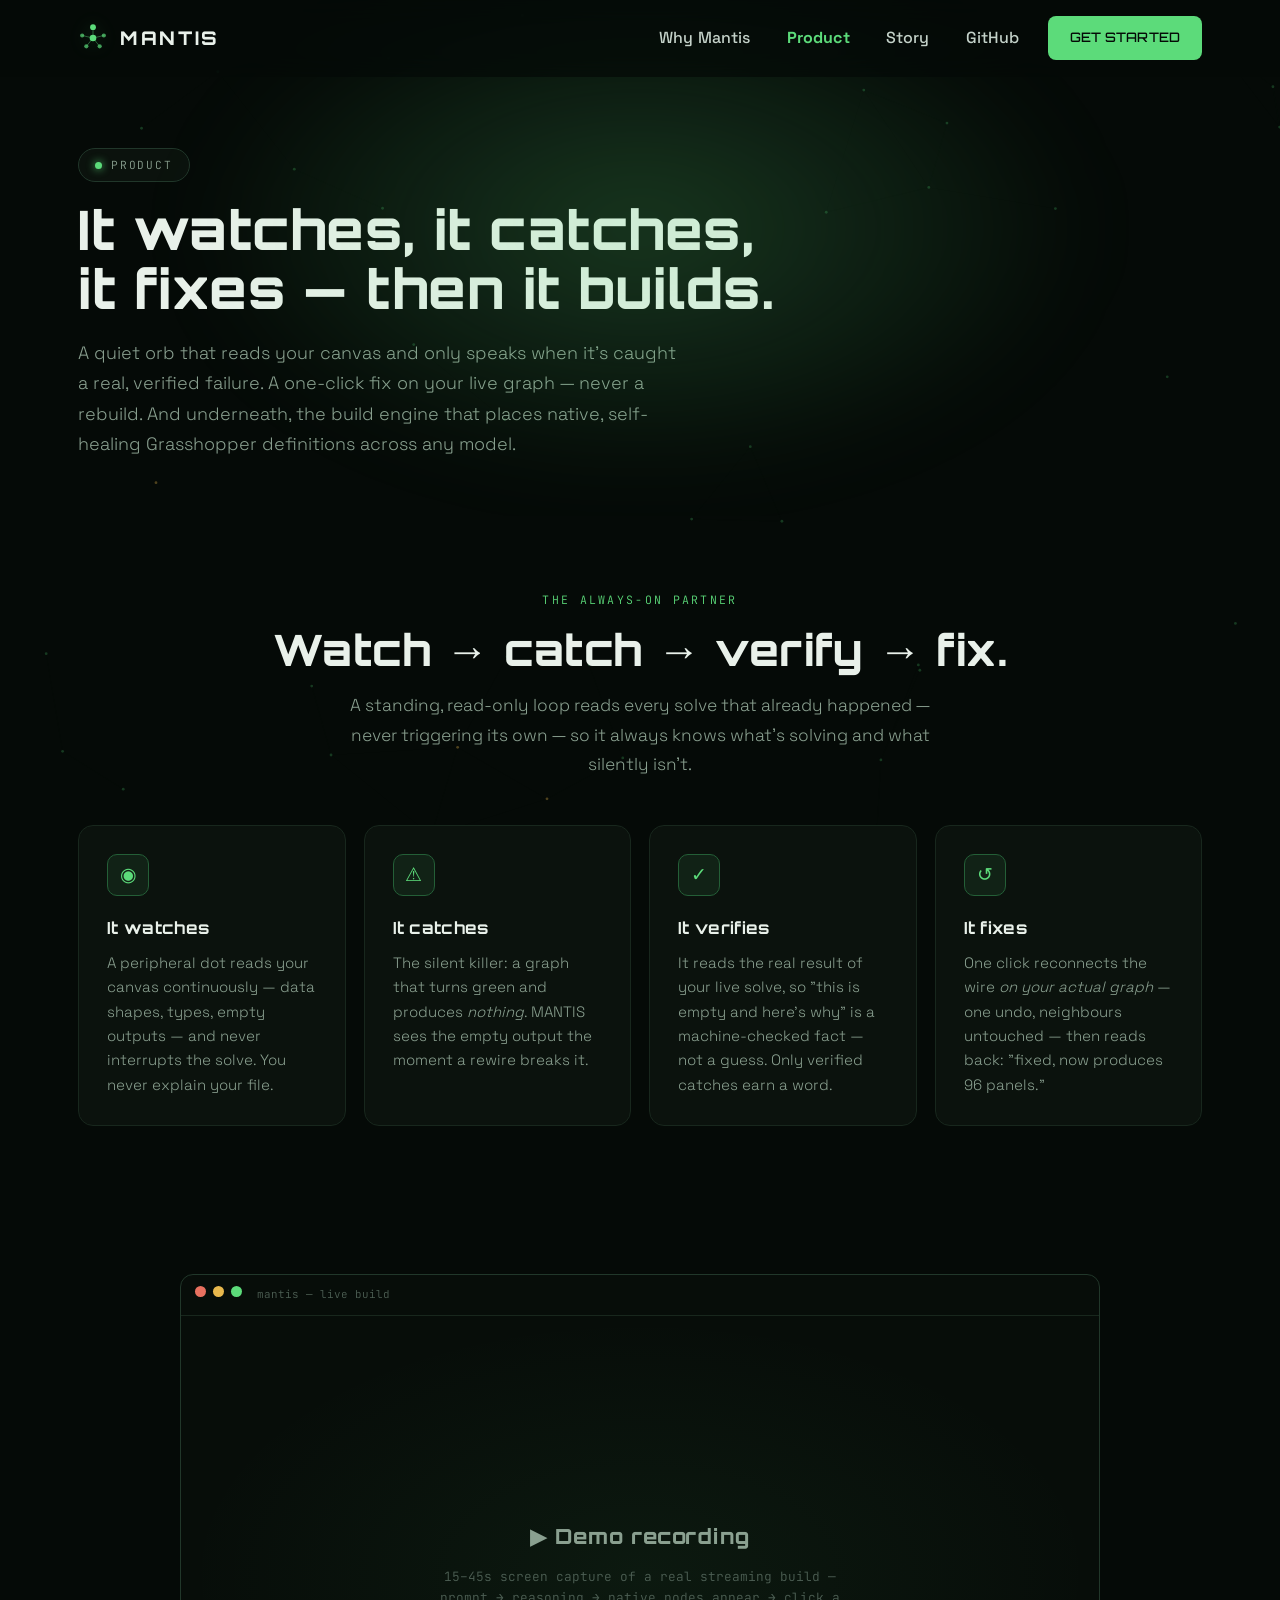
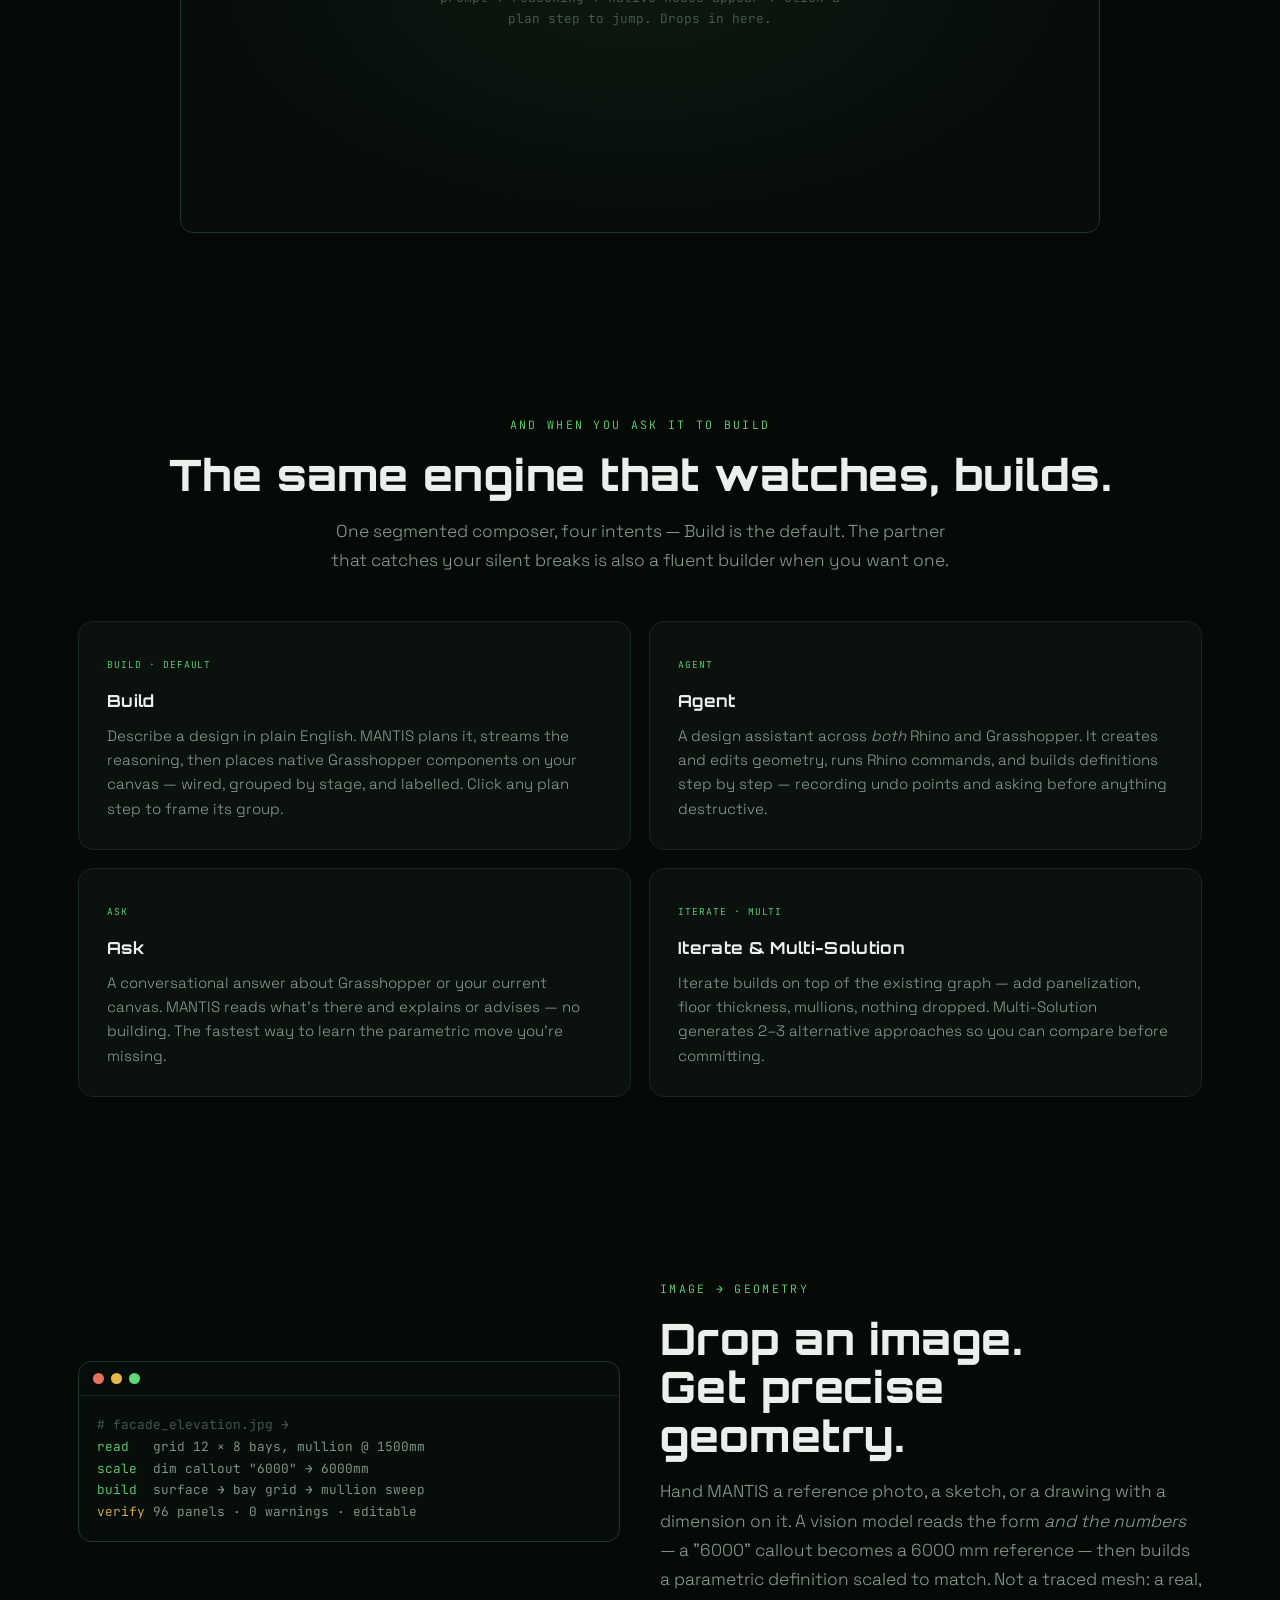
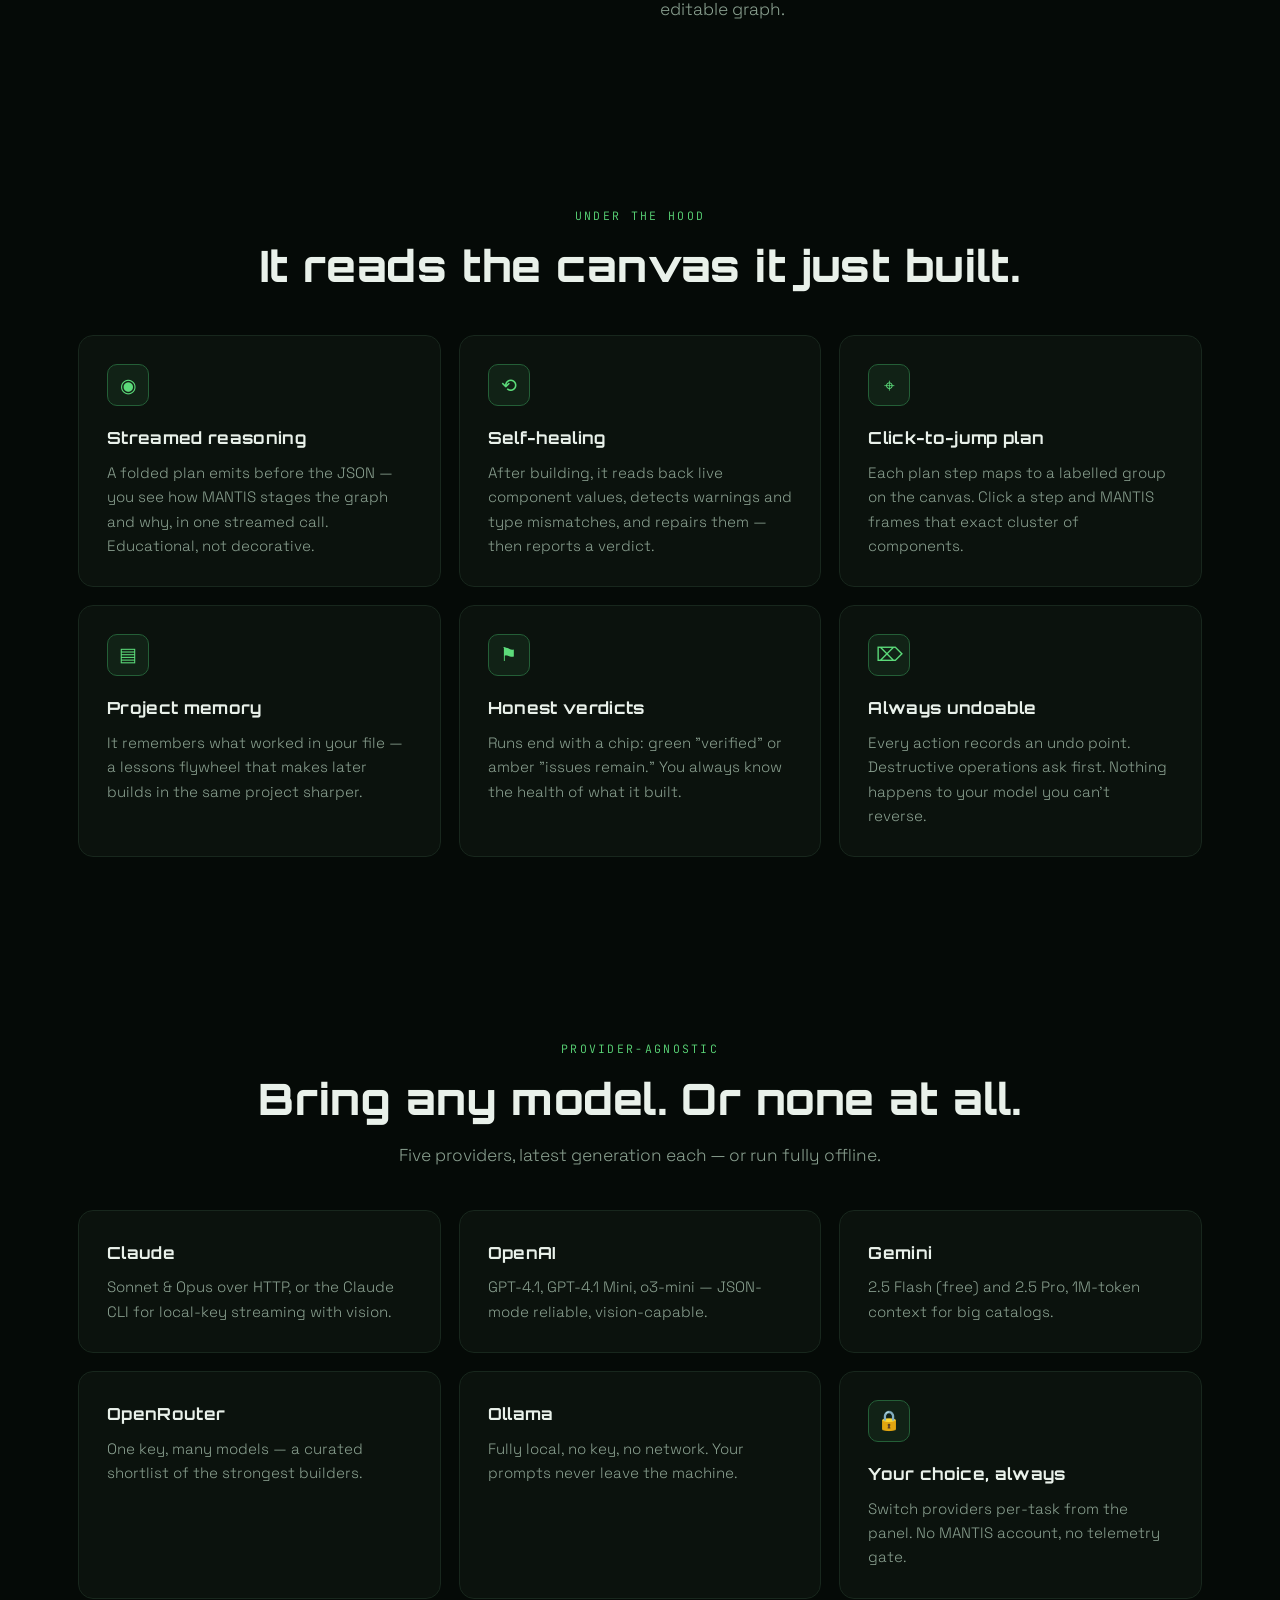
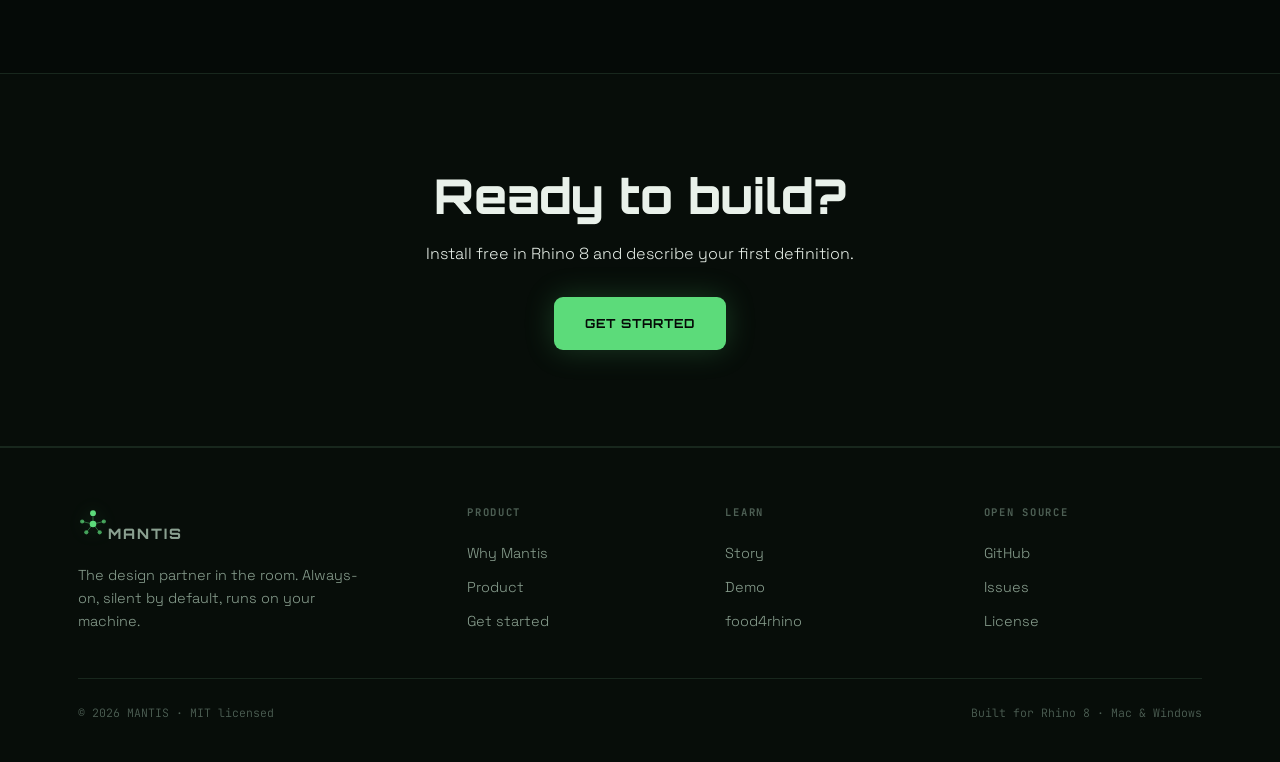
==== commit 6999bbd4: "Publish 0.5.1 site: reframe sibling pages to the orb story Brings the consistency pass (why/product/" ====
--- a/docs/product.html
+++ b/docs/product.html
@@ -3,8 +3,8 @@
 <head>
 <meta charset="UTF-8"/>
 <meta name="viewport" content="width=device-width, initial-scale=1.0"/>
-<title>MANTIS — Product: modes, image-to-geometry, self-healing</title>
-<meta name="description" content="How MANTIS builds: streamed reasoning, four intent modes, image-to-geometry, click-to-jump plan steps, self-healing graphs, and provider-agnostic models."/>
+<title>MANTIS — Product: the orb, verified fixes, and the build engine</title>
+<meta name="description" content="What MANTIS does: an always-on orb that watches your canvas and catches silent failures, verified one-click fixes on your live graph, and a build engine that places native, self-healing Grasshopper definitions — across any model, on your machine."/>
 <link rel="canonical" href="https://blang99.github.io/mantis/product.html"/>
 <link rel="preconnect" href="https://fonts.googleapis.com"/>
 <link rel="preconnect" href="https://fonts.gstatic.com" crossorigin/>
@@ -32,10 +32,27 @@
   <div class="hero-aurora"></div>
   <div class="wrap">
     <span class="eyebrow"><span class="dot"></span>Product</span>
-    <h1>Everything MANTIS does,<br/>and how it does it.</h1>
-    <p class="lead">A streamed plan you can read, four intent modes, image-to-geometry, click-to-jump plan steps, and a builder that heals its own warnings before it hands the file back.</p>
+    <h1>It watches, it catches,<br/>it fixes — then it builds.</h1>
+    <p class="lead">A quiet orb that reads your canvas and only speaks when it's caught a real, verified failure. A one-click fix on your live graph — never a rebuild. And underneath, the build engine that places native, self-healing Grasshopper definitions across any model.</p>
   </div>
 </header>
+
+<!-- ═══ THE AMBIENT LOOP ═══ -->
+<section class="section tight">
+  <div class="wrap">
+    <div class="center" style="margin-bottom:46px">
+      <div class="kicker reveal">The always-on partner</div>
+      <h2 class="reveal">Watch → catch → verify → fix.</h2>
+      <p class="lead reveal" style="margin-left:auto;margin-right:auto">A standing, read-only loop reads every solve that already happened — never triggering its own — so it always knows what's solving and what silently isn't.</p>
+    </div>
+    <div class="grid cols-4">
+      <div class="card reveal"><div class="ic">◉</div><h3>It watches</h3><p>A peripheral dot reads your canvas continuously — data shapes, types, empty outputs — and never interrupts the solve. You never explain your file.</p></div>
+      <div class="card reveal"><div class="ic">⚠</div><h3>It catches</h3><p>The silent killer: a graph that turns green and produces <em>nothing</em>. MANTIS sees the empty output the moment a rewire breaks it.</p></div>
+      <div class="card reveal"><div class="ic">✓</div><h3>It verifies</h3><p>It reads the real result of your live solve, so "this is empty and here's why" is a machine-checked fact — not a guess. Only verified catches earn a word.</p></div>
+      <div class="card reveal"><div class="ic">↺</div><h3>It fixes</h3><p>One click reconnects the wire <em>on your actual graph</em> — one undo, neighbours untouched — then reads back: "fixed, now produces 96 panels."</p></div>
+    </div>
+  </div>
+</section>
 
 <!-- ═══ DEMO PLACEHOLDER ═══ -->
 <section class="section tight" id="demo">
@@ -56,9 +73,9 @@
 <section class="section">
   <div class="wrap">
     <div class="center" style="margin-bottom:46px">
-      <div class="kicker reveal">The composer</div>
-      <h2 class="reveal">Four intents. One always active.</h2>
-      <p class="lead reveal">A single segmented selector — Build is the default. Pick an intent and the input self-documents what it will do.</p>
+      <div class="kicker reveal">And when you ask it to build</div>
+      <h2 class="reveal">The same engine that watches, builds.</h2>
+      <p class="lead reveal">One segmented composer, four intents — Build is the default. The partner that catches your silent breaks is also a fluent builder when you want one.</p>
     </div>
     <div class="grid cols-2">
       <div class="card reveal"><span class="tag">Build · default</span><h3>Build</h3><p>Describe a design in plain English. MANTIS plans it, streams the reasoning, then places native Grasshopper components on your canvas — wired, grouped by stage, and labelled. Click any plan step to frame its group.</p></div>
@@ -138,7 +155,7 @@
 <footer class="footer">
   <div class="wrap">
     <div class="footer-grid">
-      <div class="fbrand"><a class="brand" href="index.html"><svg class="mark" viewBox="0 0 36 36" fill="none" aria-hidden="true"><line x1="18" y1="5" x2="18" y2="18" stroke="#5CDB7A" stroke-width="1.2" opacity="0.4"/><line x1="5" y1="15" x2="18" y2="18" stroke="#5CDB7A" stroke-width="1.2" opacity="0.4"/><line x1="31" y1="15" x2="18" y2="18" stroke="#5CDB7A" stroke-width="1.2" opacity="0.4"/><line x1="10" y1="28" x2="18" y2="18" stroke="#5CDB7A" stroke-width="1.2" opacity="0.4"/><line x1="26" y1="28" x2="18" y2="18" stroke="#5CDB7A" stroke-width="1.2" opacity="0.4"/><circle cx="5" cy="15" r="2.5" fill="#5CDB7A" opacity="0.7"/><circle cx="31" cy="15" r="2.5" fill="#5CDB7A" opacity="0.7"/><circle cx="10" cy="28" r="2.5" fill="#5CDB7A" opacity="0.7"/><circle cx="26" cy="28" r="2.5" fill="#5CDB7A" opacity="0.7"/><circle cx="18" cy="5" r="3.5" fill="#5CDB7A"/><circle cx="18" cy="18" r="4" fill="#5CDB7A"/></svg>MANTIS</a><p>The AI layer for Grasshopper. Native nodes, streamed reasoning, runs on your machine.</p></div>
+      <div class="fbrand"><a class="brand" href="index.html"><svg class="mark" viewBox="0 0 36 36" fill="none" aria-hidden="true"><line x1="18" y1="5" x2="18" y2="18" stroke="#5CDB7A" stroke-width="1.2" opacity="0.4"/><line x1="5" y1="15" x2="18" y2="18" stroke="#5CDB7A" stroke-width="1.2" opacity="0.4"/><line x1="31" y1="15" x2="18" y2="18" stroke="#5CDB7A" stroke-width="1.2" opacity="0.4"/><line x1="10" y1="28" x2="18" y2="18" stroke="#5CDB7A" stroke-width="1.2" opacity="0.4"/><line x1="26" y1="28" x2="18" y2="18" stroke="#5CDB7A" stroke-width="1.2" opacity="0.4"/><circle cx="5" cy="15" r="2.5" fill="#5CDB7A" opacity="0.7"/><circle cx="31" cy="15" r="2.5" fill="#5CDB7A" opacity="0.7"/><circle cx="10" cy="28" r="2.5" fill="#5CDB7A" opacity="0.7"/><circle cx="26" cy="28" r="2.5" fill="#5CDB7A" opacity="0.7"/><circle cx="18" cy="5" r="3.5" fill="#5CDB7A"/><circle cx="18" cy="18" r="4" fill="#5CDB7A"/></svg>MANTIS</a><p>The design partner in the room. Always-on, silent by default, runs on your machine.</p></div>
       <div><h4>Product</h4><a href="why.html">Why Mantis</a><a href="product.html">Product</a><a href="setup.html">Get started</a></div>
       <div><h4>Learn</h4><a href="story.html">Story</a><a href="product.html#demo">Demo</a><a href="https://www.food4rhino.com/" target="_blank" rel="noopener">food4rhino</a></div>
       <div><h4>Open source</h4><a href="https://github.com/blang99/mantis" target="_blank" rel="noopener">GitHub</a><a href="https://github.com/blang99/mantis/issues" target="_blank" rel="noopener">Issues</a><a href="https://github.com/blang99/mantis/blob/main/LICENSE" target="_blank" rel="noopener">License</a></div>
